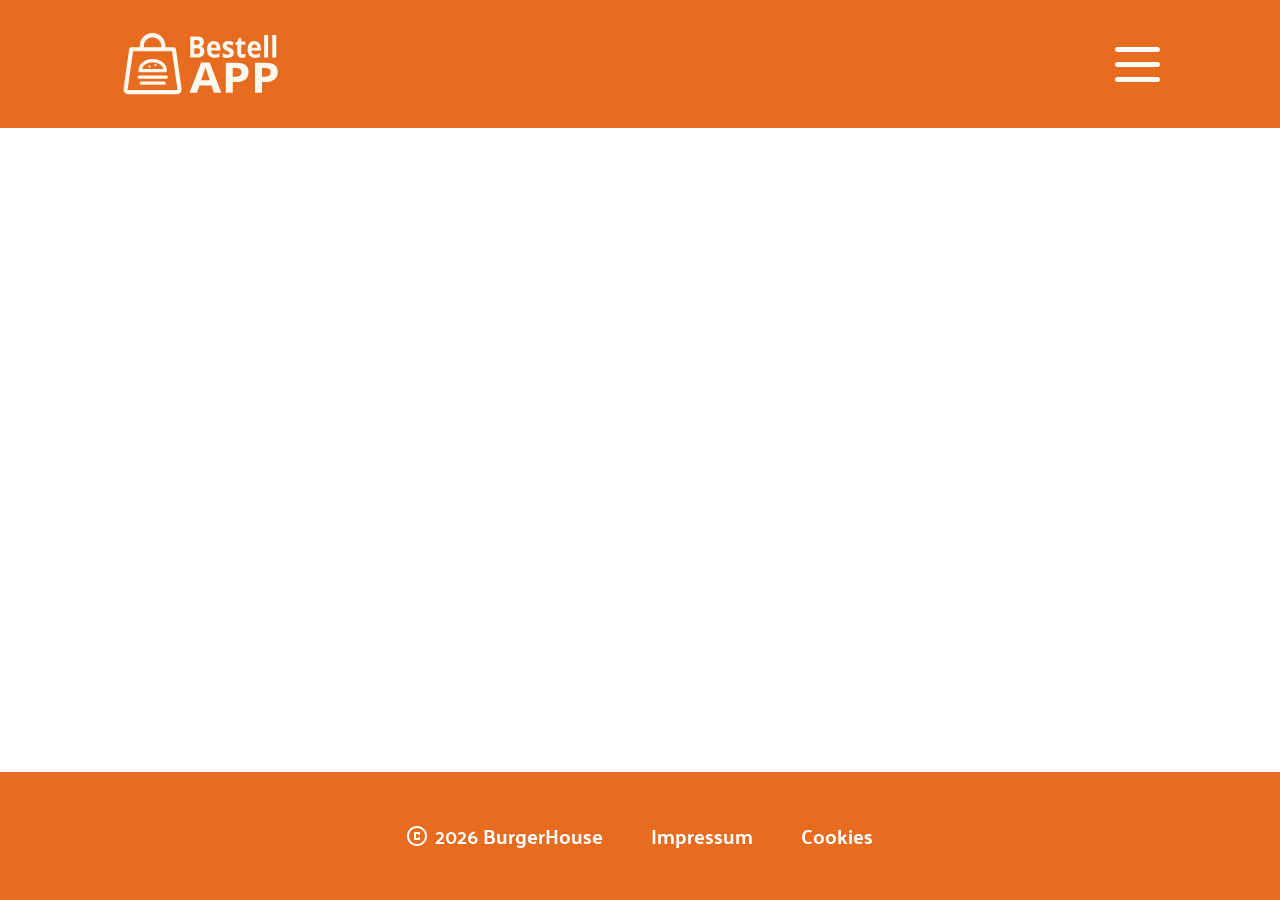
==== index.html @ 095743bd "fix: correct text color, variables, header and footer" ====
<!doctype html>
<html lang="de">
    <head>
        <meta charset="UTF-8" />
        <meta name="viewport" content="width=device-width, initial-scale=1.0" />
        <title>BurgerHouse | Bestell-App</title>
        <link rel="icon" href="./assets/icons/favicon.svg" />

        <script src="./scripts/templates.js"></script>
        <script src="./script.js"></script>

        <link rel="stylesheet" href="./styles/fonts.css" />
        <link rel="stylesheet" href="./styles/variables.css" />
        <link rel="stylesheet" href="./styles/standard.css" />
        <link rel="stylesheet" href="./style.css" />
    </head>

    <body onload="init()" id="page_top">
        <header class="page_header">
            <div class="content_wrapper header_content">
                <a href="./index.html">
                    <img
                        class="bestellapp_logo"
                        src="./assets/icons/bestellapp_logo.svg"
                        alt="Bestell-App Startseite"
                    />
                </a>
                <!-- placeholder without function, see Figma note -->
                <img
                    class="menu_icon"
                    src="./assets/icons/menu_dummy.svg"
                    alt=""
                />
            </div>
        </header>

        <main>
            <!-- renderCategories() renders the meals into this container -->
            <div id="meal_content"></div>
        </main>

        <footer>
            <div class="content_wrapper footer_content">
                <p class="copyright">
                    <img
                        src="./assets/icons/copyright.svg"
                        alt="Copyright"
                        width="20"
                        height="20"
                    />
                    2026 BurgerHouse
                </p>
                <a href="./impressum.html">Impressum</a>
                <a href="./impressum.html#cookies">Cookies</a>
            </div>
        </footer>
    </body>
</html>
---- styles/fonts.css ----
/* palanquin-100 - latin */
@font-face {
    font-display: swap; /* Check https://developer.mozilla.org/en-US/docs/Web/CSS/@font-face/font-display for other options. */
    font-family: "Palanquin";
    font-style: normal;
    font-weight: 100;
    src: url("../assets/fonts/palanquin-v17-latin-100.woff2") format("woff2"); /* Chrome 36+, Opera 23+, Firefox 39+, Safari 12+, iOS 10+ */
}
/* palanquin-200 - latin */
@font-face {
    font-display: swap; /* Check https://developer.mozilla.org/en-US/docs/Web/CSS/@font-face/font-display for other options. */
    font-family: "Palanquin";
    font-style: normal;
    font-weight: 200;
    src: url("../assets/fonts/palanquin-v17-latin-200.woff2") format("woff2"); /* Chrome 36+, Opera 23+, Firefox 39+, Safari 12+, iOS 10+ */
}
/* palanquin-300 - latin */
@font-face {
    font-display: swap; /* Check https://developer.mozilla.org/en-US/docs/Web/CSS/@font-face/font-display for other options. */
    font-family: "Palanquin";
    font-style: normal;
    font-weight: 300;
    src: url("../assets/fonts/palanquin-v17-latin-300.woff2") format("woff2"); /* Chrome 36+, Opera 23+, Firefox 39+, Safari 12+, iOS 10+ */
}
/* palanquin-regular - latin */
@font-face {
    font-display: swap; /* Check https://developer.mozilla.org/en-US/docs/Web/CSS/@font-face/font-display for other options. */
    font-family: "Palanquin";
    font-style: normal;
    font-weight: 400;
    src: url("../assets/fonts/palanquin-v17-latin-regular.woff2")
        format("woff2"); /* Chrome 36+, Opera 23+, Firefox 39+, Safari 12+, iOS 10+ */
}
/* palanquin-500 - latin */
@font-face {
    font-display: swap; /* Check https://developer.mozilla.org/en-US/docs/Web/CSS/@font-face/font-display for other options. */
    font-family: "Palanquin";
    font-style: normal;
    font-weight: 500;
    src: url("../assets/fonts/palanquin-v17-latin-500.woff2") format("woff2"); /* Chrome 36+, Opera 23+, Firefox 39+, Safari 12+, iOS 10+ */
}
/* palanquin-600 - latin */
@font-face {
    font-display: swap; /* Check https://developer.mozilla.org/en-US/docs/Web/CSS/@font-face/font-display for other options. */
    font-family: "Palanquin";
    font-style: normal;
    font-weight: 600;
    src: url("../assets/fonts/palanquin-v17-latin-600.woff2") format("woff2"); /* Chrome 36+, Opera 23+, Firefox 39+, Safari 12+, iOS 10+ */
}
/* palanquin-700 - latin */
@font-face {
    font-display: swap; /* Check https://developer.mozilla.org/en-US/docs/Web/CSS/@font-face/font-display for other options. */
    font-family: "Palanquin";
    font-style: normal;
    font-weight: 700;
    src: url("../assets/fonts/palanquin-v17-latin-700.woff2") format("woff2"); /* Chrome 36+, Opera 23+, Firefox 39+, Safari 12+, iOS 10+ */
}
/* palanquin-dark-regular - latin */
@font-face {
    font-display: swap; /* Check https://developer.mozilla.org/en-US/docs/Web/CSS/@font-face/font-display for other options. */
    font-family: "Palanquin Dark";
    font-style: normal;
    font-weight: 400;
    src: url("../assets/fonts/palanquin-dark-v17-latin-regular.woff2")
        format("woff2"); /* Chrome 36+, Opera 23+, Firefox 39+, Safari 12+, iOS 10+ */
}
/* palanquin-dark-500 - latin */
@font-face {
    font-display: swap; /* Check https://developer.mozilla.org/en-US/docs/Web/CSS/@font-face/font-display for other options. */
    font-family: "Palanquin Dark";
    font-style: normal;
    font-weight: 500;
    src: url("../assets/fonts/palanquin-dark-v17-latin-500.woff2")
        format("woff2"); /* Chrome 36+, Opera 23+, Firefox 39+, Safari 12+, iOS 10+ */
}
/* palanquin-dark-600 - latin */
@font-face {
    font-display: swap; /* Check https://developer.mozilla.org/en-US/docs/Web/CSS/@font-face/font-display for other options. */
    font-family: "Palanquin Dark";
    font-style: normal;
    font-weight: 600;
    src: url("../assets/fonts/palanquin-dark-v17-latin-600.woff2")
        format("woff2"); /* Chrome 36+, Opera 23+, Firefox 39+, Safari 12+, iOS 10+ */
}
/* palanquin-dark-700 - latin */
@font-face {
    font-display: swap; /* Check https://developer.mozilla.org/en-US/docs/Web/CSS/@font-face/font-display for other options. */
    font-family: "Palanquin Dark";
    font-style: normal;
    font-weight: 700;
    src: url("../assets/fonts/palanquin-dark-v17-latin-700.woff2")
        format("woff2"); /* Chrome 36+, Opera 23+, Firefox 39+, Safari 12+, iOS 10+ */
}
---- styles/variables.css ----
/* ===== Variables ===== */
:root {
    --color-primary: #e76c1f;
    --color-primary-dark: #b34b0b;
    --color-on-primary: #ffffff;
    --color-background: #ffffff;
    --color-card: #fdeadc;
    --color-rating: #f9cbb0;
    --color-text: #363534;
    --color-basket: #363534;
    --color-on-basket: #fdeadc;
    --radius: 12px;
    --radius-basket-item: 20px;
    --radius-large: 30px;
    --spacing: 16px;
    --spacing-small: 8px;
    --content-width: 1440px;
    --content-padding: 120px;
    --basket-width: 435px;
    --headline-height: 60px;
    --headline-overhang: 32px;
    --shadow: 2px 4px 4px rgba(0, 0, 0, 0.25);
}
---- styles/standard.css ----
/* ===== Standard ===== */
* {
    box-sizing: border-box;
    margin: 0;
    padding: 0;
}

html {
    scroll-behavior: smooth;
}

img {
    max-width: 100%;
}

button {
    cursor: pointer;
    border: none;
    font: inherit;
    color: inherit;
    background-color: transparent;
}

a {
    color: inherit;
}

ul {
    list-style: none;
}

a:focus-visible,
button:focus-visible {
    outline: 3px solid var(--color-primary-dark);
    outline-offset: 2px;
}

/* ===== Helper classes ===== */
.d_none {
    display: none;
}

.no_scroll {
    overflow: hidden;
}
---- style.css ----
body {
    display: flex;
    flex-direction: column;
    min-height: 100dvh;
    font-family: "Palanquin", sans-serif;
    font-size: 18px;
    line-height: 1.2;
    color: var(--color-text);
    background-color: var(--color-background);
}

/* ===== Content limitation ===== */
.content_wrapper {
    width: 100%;
    max-width: var(--content-width);
    margin: 0 auto;
    padding: var(--spacing) var(--content-padding);
}

/* ========================================
   HEADER
======================================== */

.page_header {
    color: var(--color-on-primary);
    background-color: var(--color-primary);
}

.header_content {
    display: flex;
    justify-content: space-between;
    align-items: center;
    min-height: 128px;
}

.bestellapp_logo {
    display: block;
    width: 160px;
}
/* ========================================
   MAIN CONTENT
======================================== */
main {
    flex: 1;
}

/* ========================================
   FOOTER
======================================== */

footer {
    color: var(--color-on-primary);
    background-color: var(--color-primary);
}

.footer_content {
    display: flex;
    flex-wrap: wrap;
    justify-content: center;
    align-items: center;
    gap: 16px 48px;
    min-height: 128px;
    font-size: 20px;
    font-weight: 700;
}

.footer_content a {
    text-decoration: none;
}

.footer_content a:hover {
    text-decoration: underline;
}

.copyright {
    display: flex;
    align-items: center;
    gap: var(--spacing-small);
}

/* ========================================
   RESPONSIVE DESIGN
======================================== */
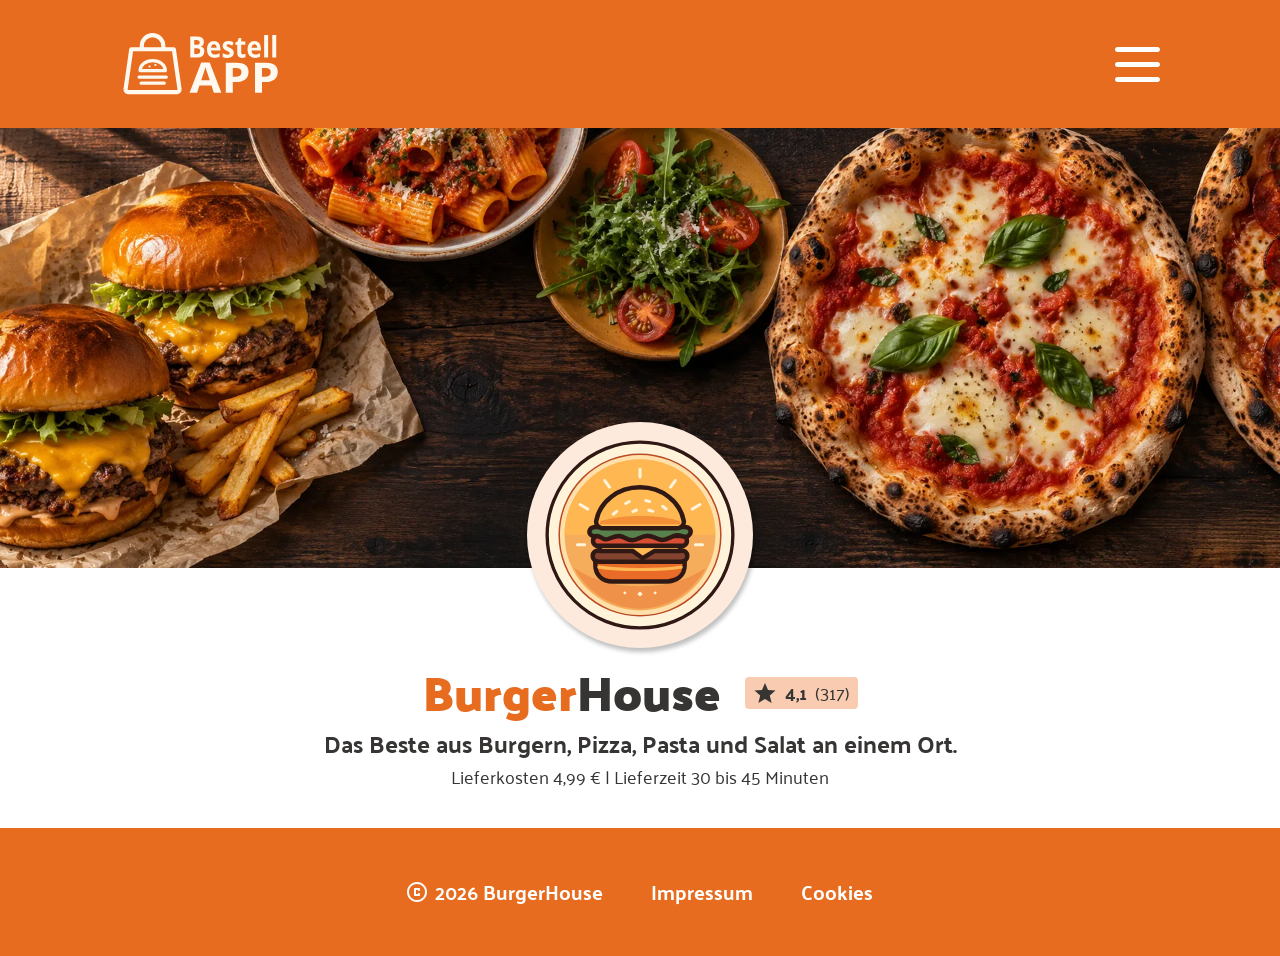
==== commit ae8422d9: "feat: add hero image and restaurant info" ====
--- a/index.html
+++ b/index.html
@@ -35,6 +35,38 @@
         </header>
 
         <main>
+            <section aria-labelledby="restaurant_name">
+                <div class="hero">
+                    <img
+                        class="hero_desktop"
+                        src="./assets/img/burgerhouse_titelbild_desktop.webp"
+                        alt="Burger, Pizza, Pasta und Salat auf einem Holztisch"
+                    />
+                    <img
+                        class="restaurant_logo"
+                        src="./assets/icons/burgerhouse_emblem.svg"
+                        alt="Logo von BurgerHouse"
+                    />
+                </div>
+
+                <div class="restaurant_info">
+                    <div class="restaurant_title">
+                        <h1 id="restaurant_name"><span>Burger</span>House</h1>
+                        <p class="rating">
+                            <img
+                                src="./assets/icons/star.svg"
+                                alt="Bewertung"
+                            />
+                            <strong>4,1</strong> (317)
+                        </p>
+                    </div>
+                    <p class="slogan">
+                        Das Beste aus Burgern, Pizza, Pasta und Salat an einem
+                        Ort.
+                    </p>
+                    <p>Lieferkosten 4,99 € | Lieferzeit 30 bis 45 Minuten</p>
+                </div>
+            </section>
             <!-- renderCategories() renders the meals into this container -->
             <div id="meal_content"></div>
         </main>
--- a/style.css
+++ b/style.css
@@ -44,6 +44,72 @@
     flex: 1;
 }
 
+/* ===== Restaurant ===== */
+.hero {
+    position: relative;
+    max-width: var(--content-width);
+    margin: 0 auto;
+}
+
+.hero_desktop {
+    display: block;
+    width: 100%;
+    height: 440px;
+    object-fit: cover;
+}
+
+.restaurant_logo {
+    position: absolute;
+    left: 50%;
+    bottom: -80px;
+    transform: translateX(-50%);
+    width: 226px;
+    height: 226px;
+    padding: 13px;
+    border-radius: 50%;
+    background-color: var(--color-card);
+    box-shadow: var(--shadow);
+}
+
+.restaurant_info {
+    display: flex;
+    flex-direction: column;
+    align-items: center;
+    gap: var(--spacing-small);
+    padding: 96px var(--spacing) 40px;
+    text-align: center;
+}
+
+.restaurant_title {
+    display: flex;
+    align-items: center;
+    gap: 24px;
+}
+
+.restaurant_title h1 {
+    font-family: "Palanquin Dark", sans-serif;
+    font-size: 48px;
+    font-weight: 700;
+}
+
+.restaurant_title h1 span {
+    color: var(--color-primary);
+}
+
+.rating {
+    display: flex;
+    align-items: center;
+    gap: var(--spacing-small);
+    padding: 4px var(--spacing-small);
+    border-radius: 4px;
+    background-color: var(--color-rating);
+}
+
+.slogan {
+    font-size: 24px;
+    font-weight: 700;
+}
+
 /* ========================================
    FOOTER
 ======================================== */
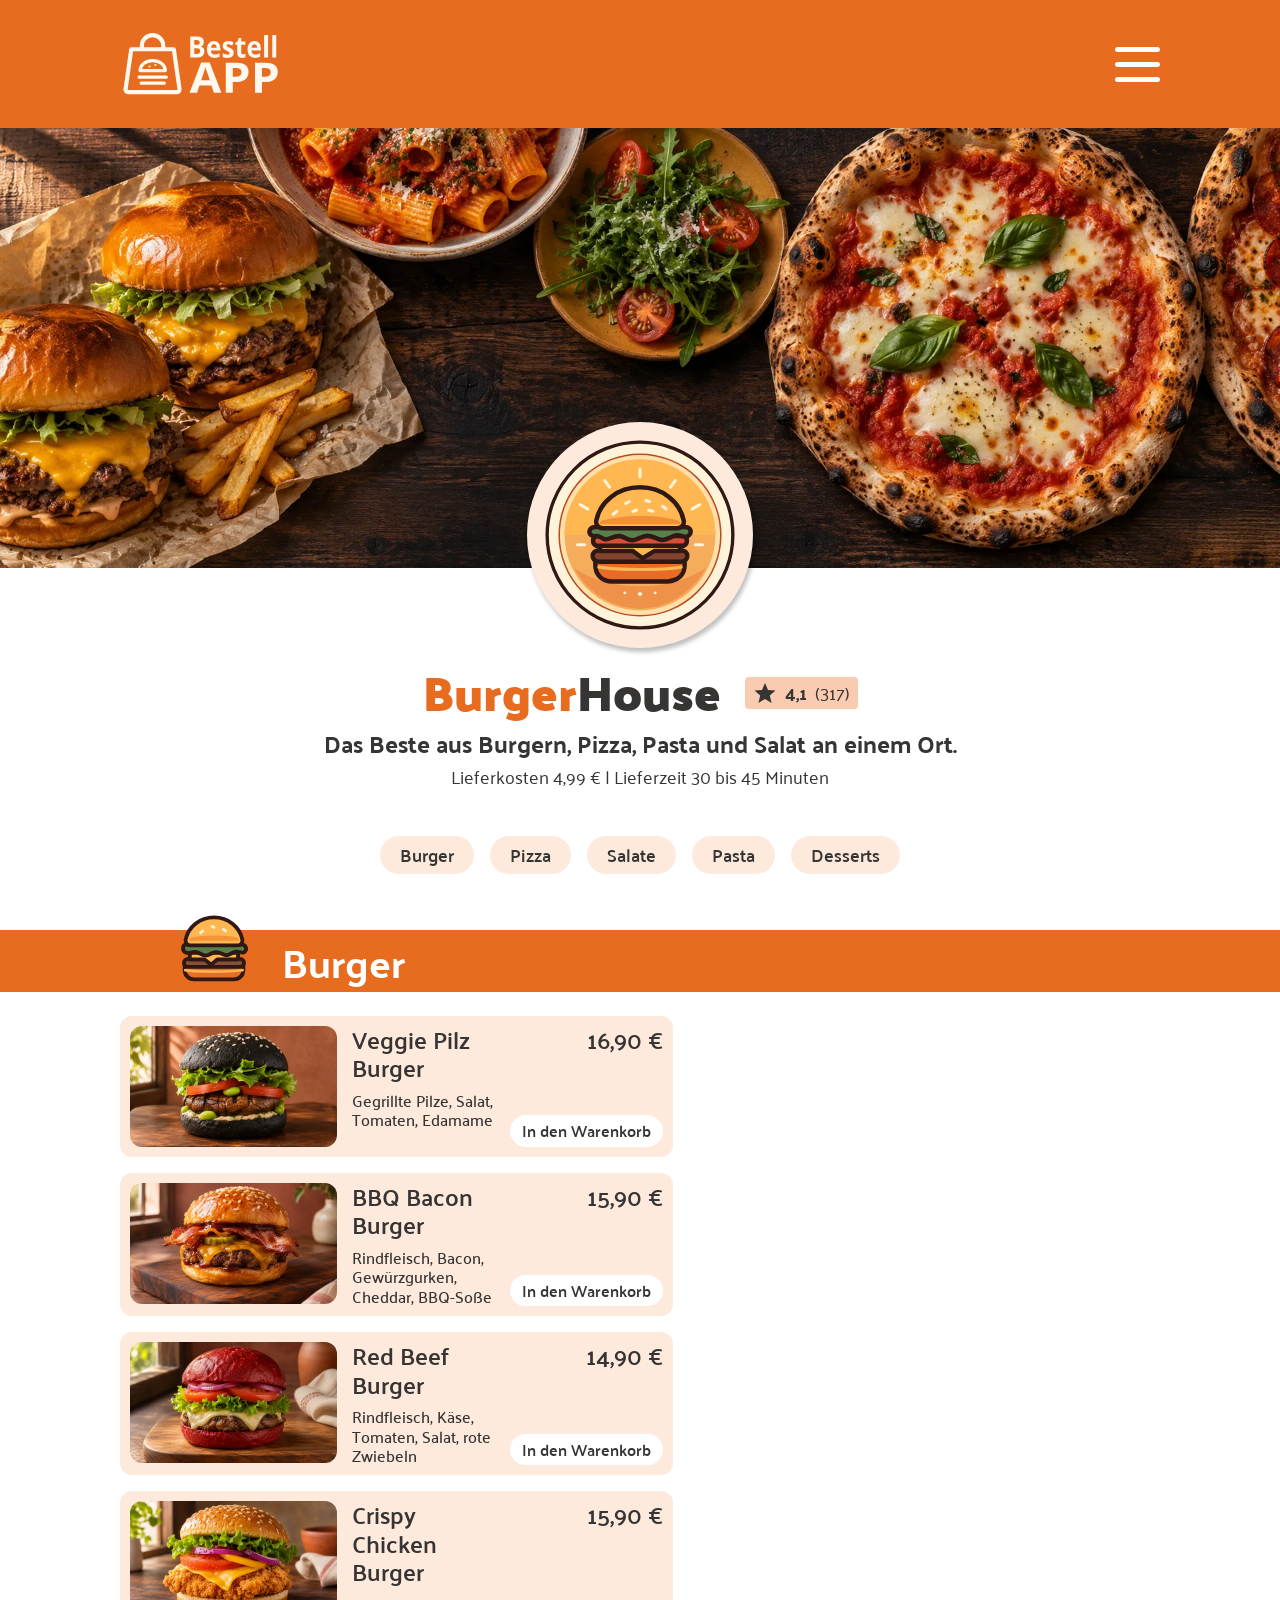
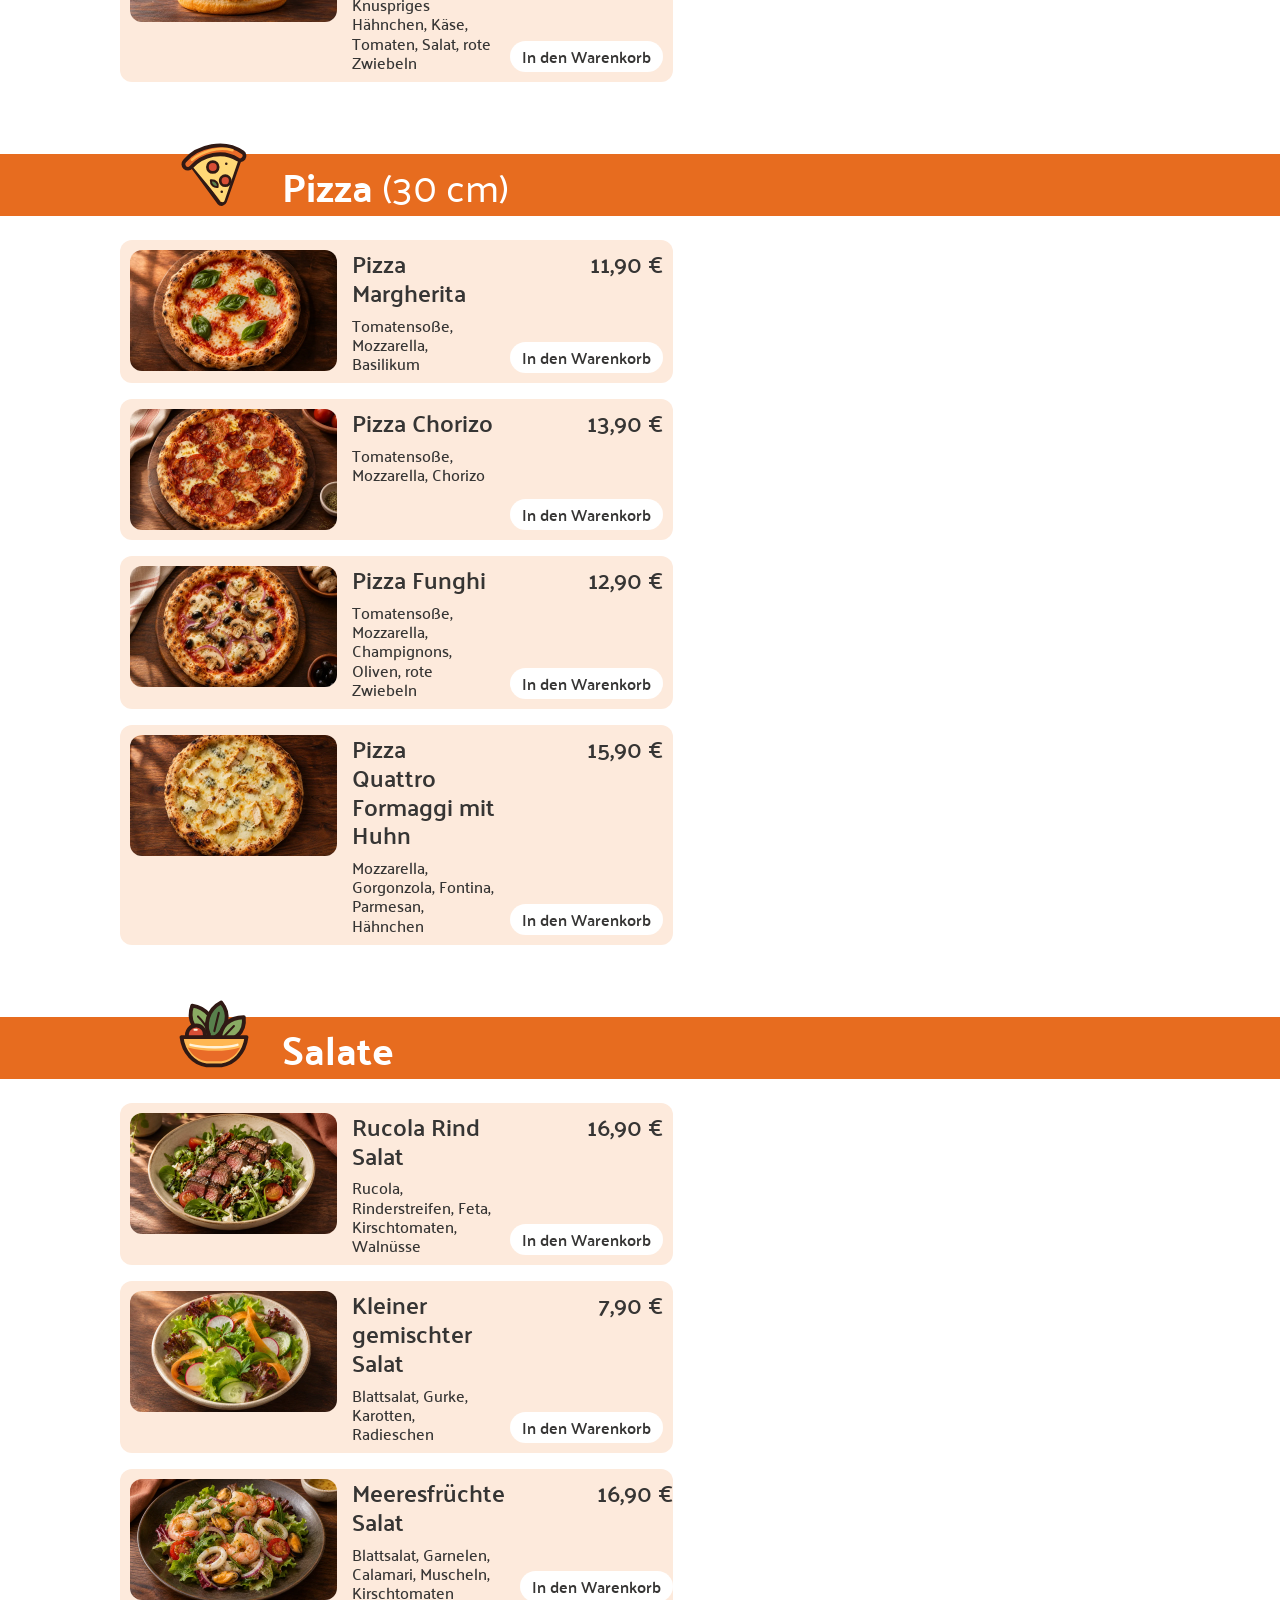
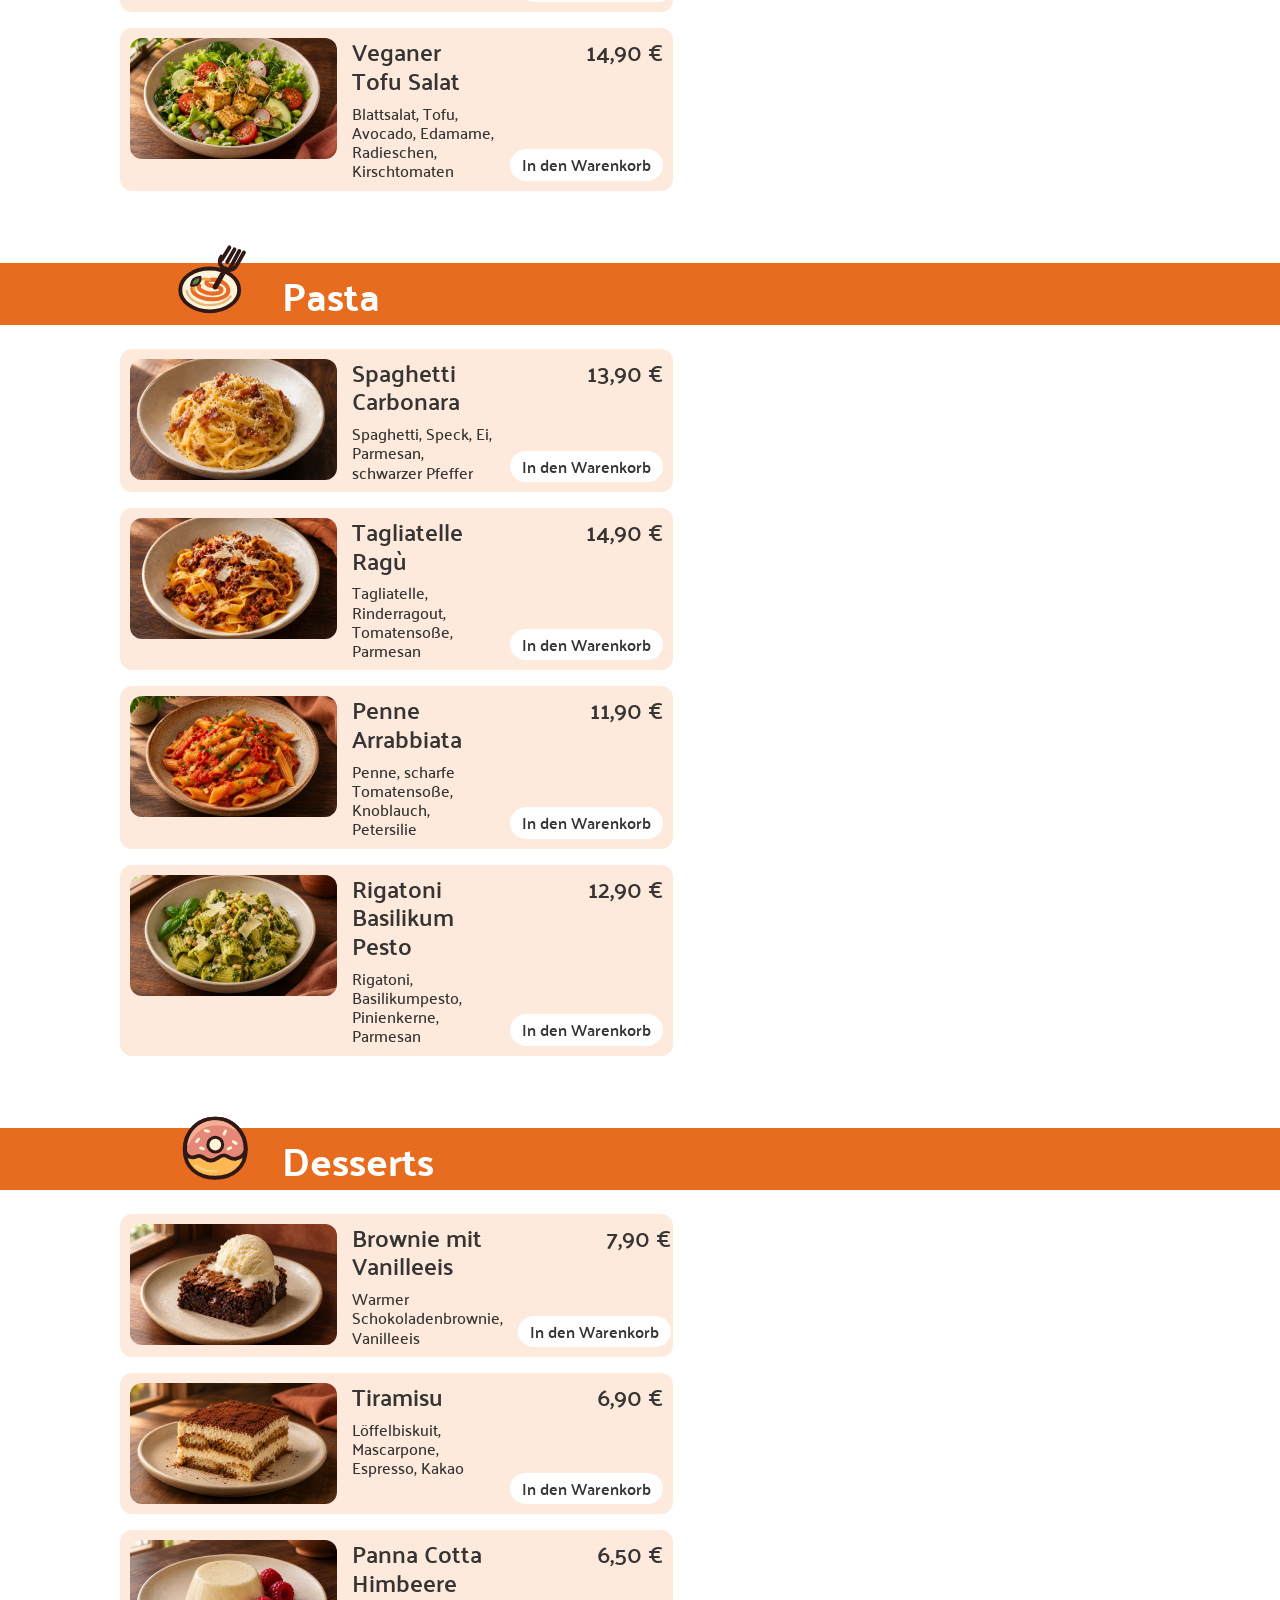
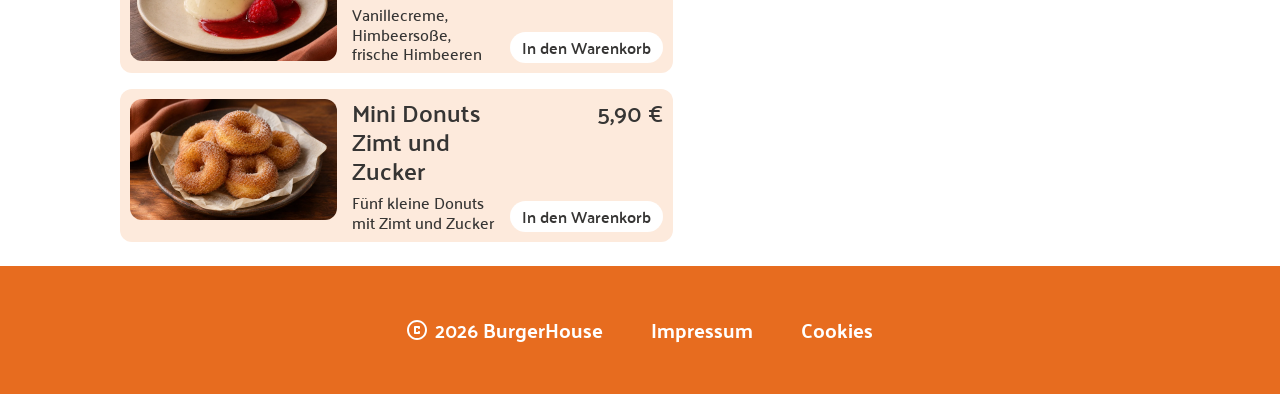
==== commit 7c73fd3d: "feat: add category navigation" ====
--- a/index.html
+++ b/index.html
@@ -6,6 +6,7 @@
         <title>BurgerHouse | Bestell-App</title>
         <link rel="icon" href="./assets/icons/favicon.svg" />
 
+        <script src="./scripts/meals.js"></script>
         <script src="./scripts/templates.js"></script>
         <script src="./script.js"></script>
 
@@ -67,6 +68,12 @@
                     <p>Lieferkosten 4,99 € | Lieferzeit 30 bis 45 Minuten</p>
                 </div>
             </section>
+
+            <nav class="category_navigation" aria-label="Kategorien">
+                <!-- renderCategoryLinks() renders the links into this list -->
+                <ul id="category_links"></ul>
+            </nav>
+
             <!-- renderCategories() renders the meals into this container -->
             <div id="meal_content"></div>
         </main>
--- a/style.css
+++ b/style.css
@@ -110,6 +110,136 @@
     font-weight: 700;
 }
 
+/* ===== Category navigation ===== */
+.category_navigation ul {
+    display: flex;
+    flex-wrap: wrap;
+    justify-content: center;
+    gap: var(--spacing);
+    padding: var(--spacing-small) var(--spacing);
+}
+
+.category_navigation a {
+    display: block;
+    padding: var(--spacing-small) 20px;
+    border-radius: var(--radius-large);
+    font-weight: 600;
+    text-decoration: none;
+    background-color: var(--color-card);
+}
+
+.category_navigation a:hover {
+    box-shadow: var(--shadow);
+}
+
+/* ===== Category ===== */
+.category {
+    padding-top: calc(var(--headline-overhang) + var(--spacing));
+}
+
+.category_headline {
+    color: var(--color-on-primary);
+    background-color: var(--color-primary);
+}
+
+.category_headline_content {
+    display: flex;
+    align-items: flex-end;
+    gap: 24px;
+    max-width: var(--content-width);
+    margin: 0 auto;
+    padding: 0 var(--content-padding) 0 170px;
+}
+
+.category_headline_content img {
+    width: 88px;
+    height: 88px;
+    margin-top: calc(var(--headline-overhang) * -1);
+}
+
+.category_headline_content h2 {
+    font-size: 40px;
+    font-weight: 700;
+    line-height: var(--headline-height);
+}
+
+.category_headline_content span {
+    font-weight: 400;
+}
+
+.meal_list {
+    display: flex;
+    flex-direction: column;
+    gap: var(--spacing);
+    max-width: var(--content-width);
+    margin: 0 auto;
+    padding: 24px calc(var(--basket-width) + 172px) 24px var(--content-padding);
+}
+
+/* ===== Meal card ===== */
+.meal_card {
+    display: flex;
+    gap: 15px;
+    padding: 10px;
+    border-radius: var(--radius);
+    background-color: var(--color-card);
+}
+
+.meal_card:hover {
+    box-shadow: var(--shadow);
+}
+
+.meal_card img {
+    width: 207px;
+    height: 121px;
+    border-radius: var(--radius);
+    object-fit: cover;
+}
+
+.meal_text {
+    display: flex;
+    flex: 1;
+    flex-direction: column;
+    gap: var(--spacing-small);
+}
+
+.meal_text h3 {
+    font-size: 24px;
+    font-weight: 600;
+}
+
+.meal_text p {
+    font-size: 16px;
+    font-weight: 500;
+}
+
+.meal_order {
+    display: flex;
+    flex-direction: column;
+    justify-content: space-between;
+    align-items: flex-end;
+}
+
+.price {
+    font-size: 24px;
+    font-weight: 600;
+    white-space: nowrap;
+}
+
+.add_button {
+    padding: 6px 12px;
+    border-radius: 20px;
+    font-size: 16px;
+    font-weight: 600;
+    white-space: nowrap;
+    background-color: var(--color-background);
+}
+
+.add_button:hover {
+    color: var(--color-primary-dark);
+    box-shadow: var(--shadow);
+}
+
 /* ========================================
    FOOTER
 ======================================== */
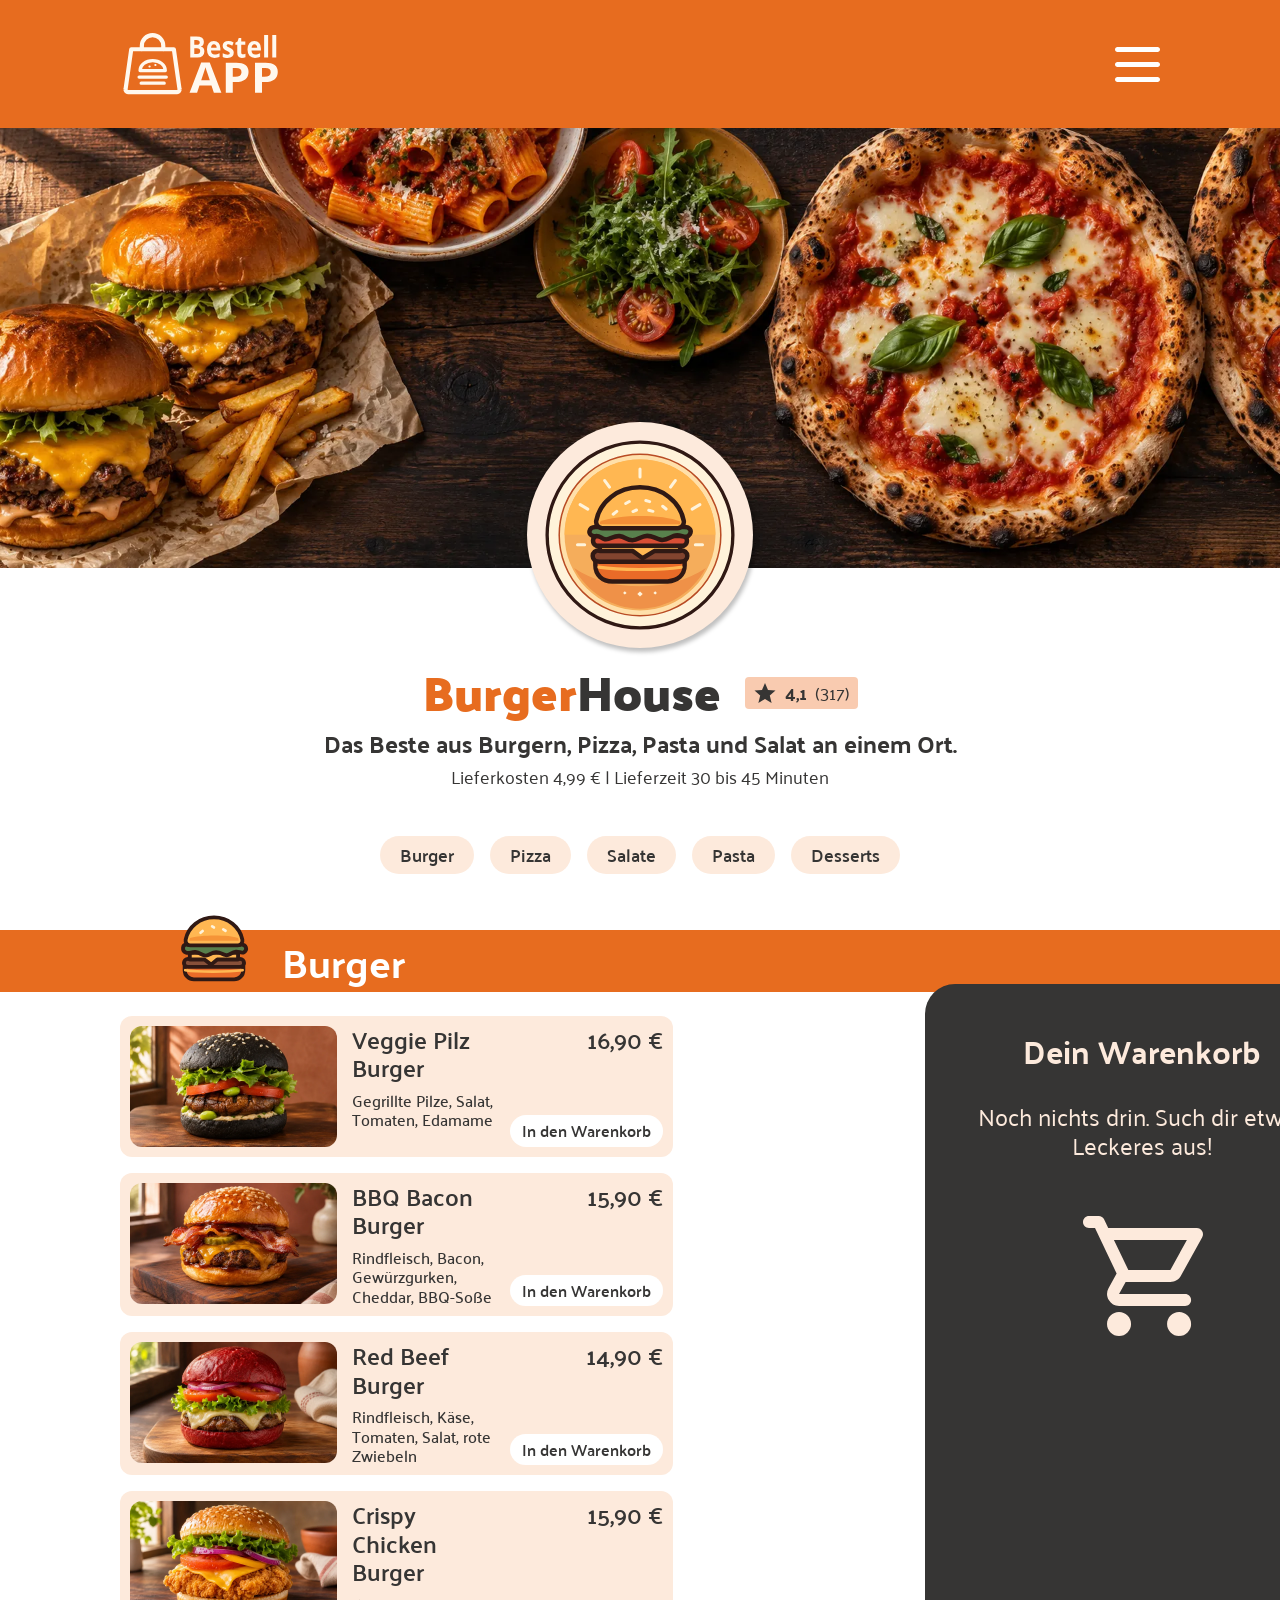
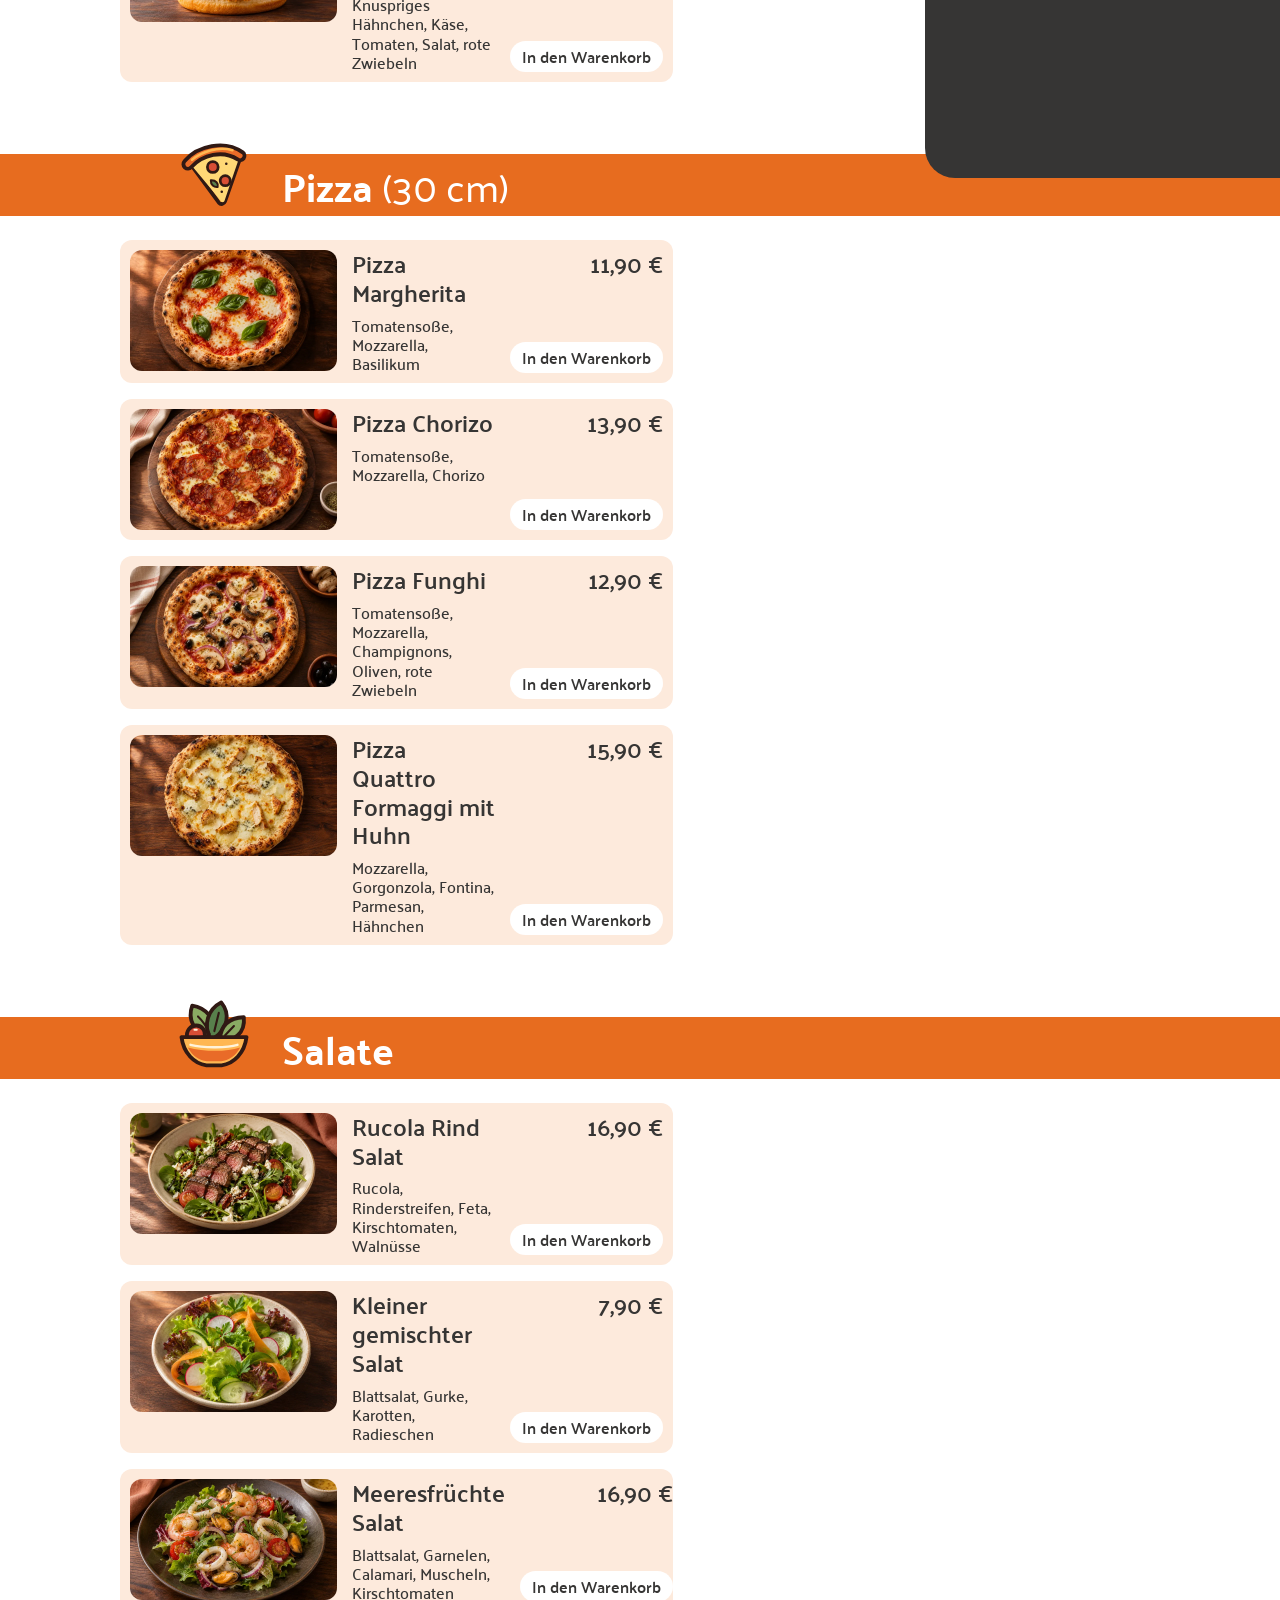
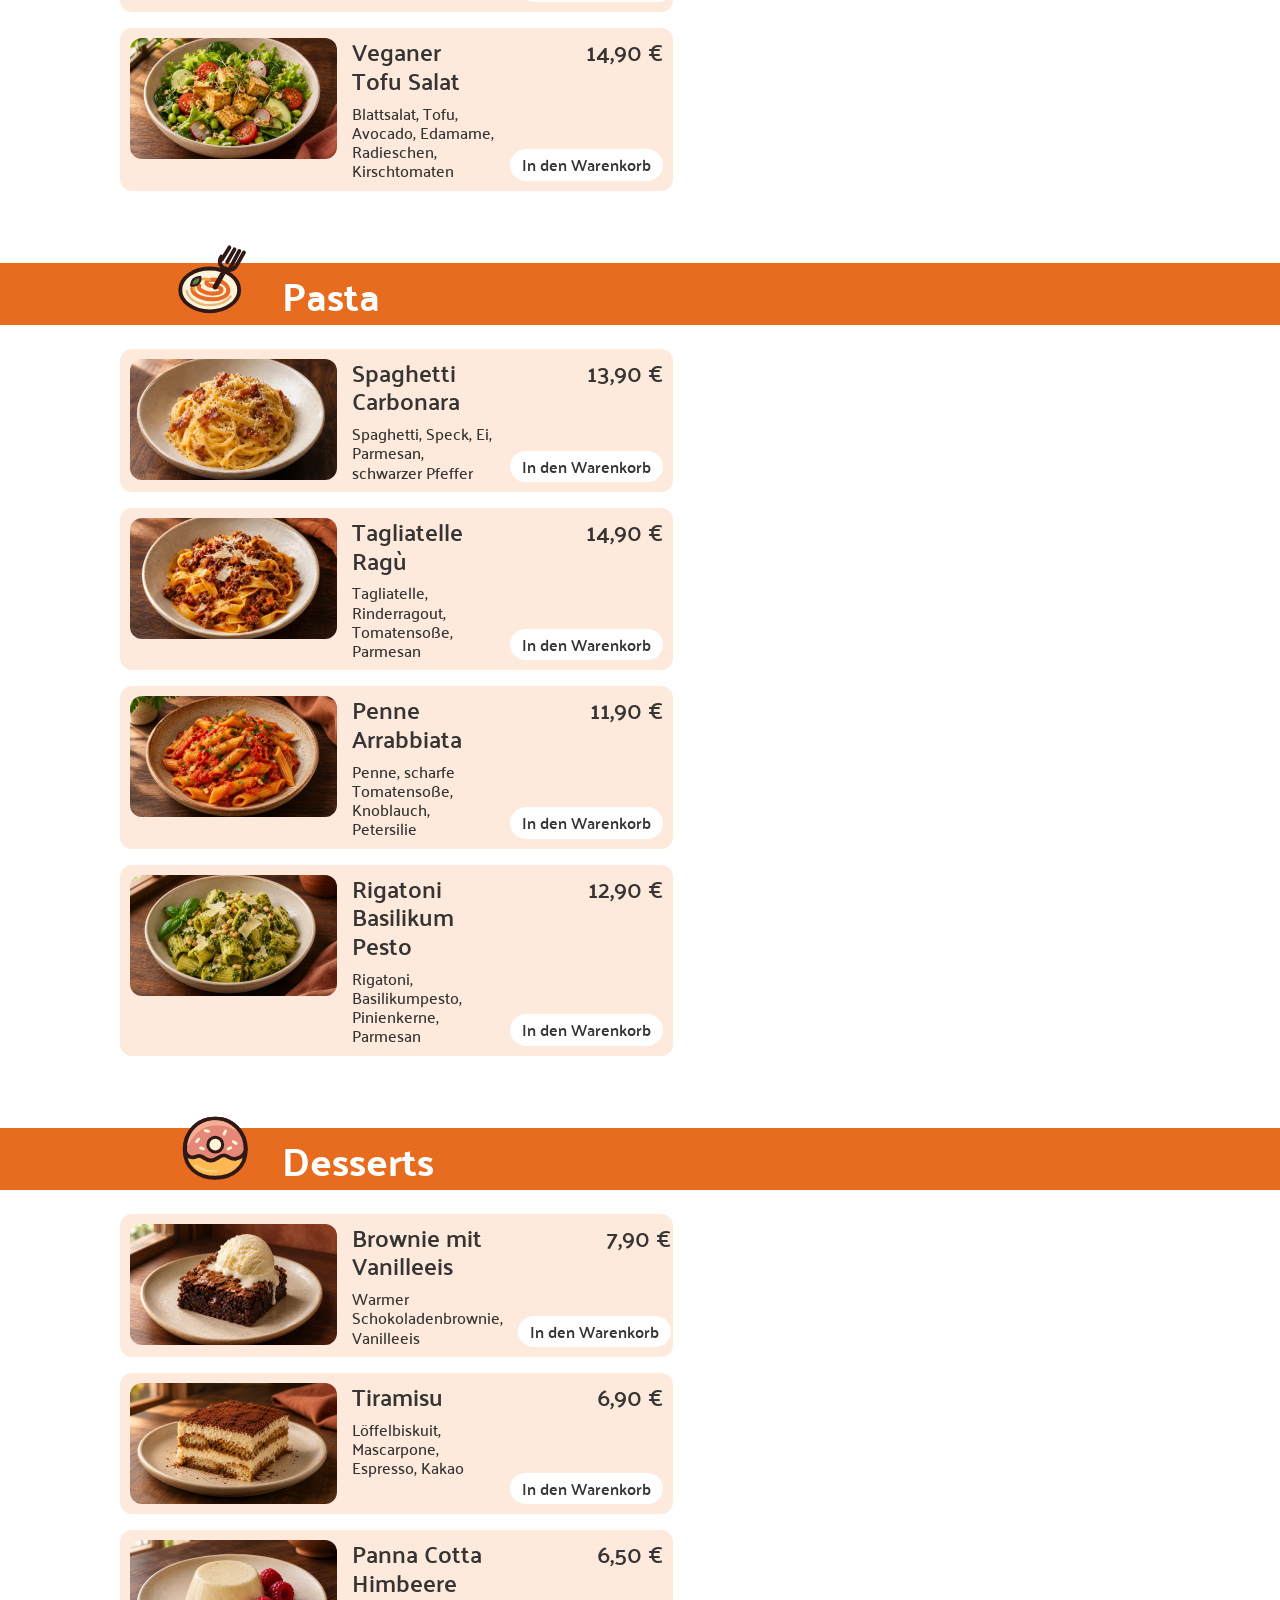
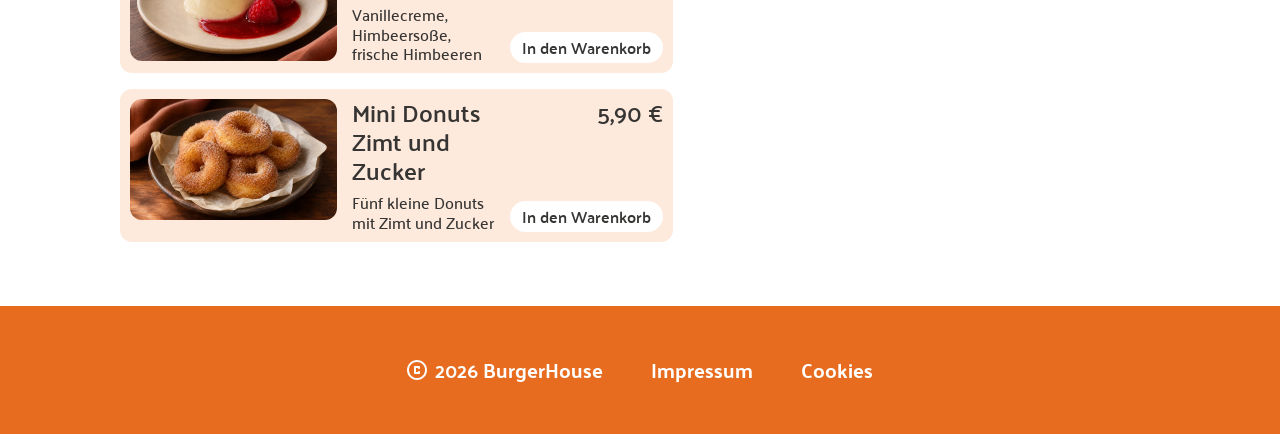
==== commit 1d89d3af: "feat: add sticky basket" ====
--- a/index.html
+++ b/index.html
@@ -14,6 +14,7 @@
         <link rel="stylesheet" href="./styles/variables.css" />
         <link rel="stylesheet" href="./styles/standard.css" />
         <link rel="stylesheet" href="./style.css" />
+        <link rel="stylesheet" href="./styles/basket.css" />
     </head>
 
     <body onload="init()" id="page_top">
@@ -74,8 +75,19 @@
                 <ul id="category_links"></ul>
             </nav>
 
-            <!-- renderCategories() renders the meals into this container -->
-            <div id="meal_content"></div>
+            <div class="menu">
+                <!-- renderCategories() renders the meals into this container -->
+                <div id="meal_content"></div>
+
+                <div class="basket_track">
+                    <!-- renderBaskets() renders the basket into this section -->
+                    <section
+                        id="basket_desktop"
+                        class="basket"
+                        aria-label="Warenkorb"
+                    ></section>
+                </div>
+            </div>
         </main>
 
         <footer>
--- a/style.css
+++ b/style.css
@@ -132,6 +132,12 @@
     box-shadow: var(--shadow);
 }
 
+/* ===== Menu ===== */
+.menu {
+    position: relative;
+    padding-bottom: 40px;
+}
+
 /* ===== Category ===== */
 .category {
     padding-top: calc(var(--headline-overhang) + var(--spacing));
--- a/styles/basket.css
+++ b/styles/basket.css
@@ -0,0 +1,62 @@
+/* ========================================
+   DESKTOP BASKET
+======================================== */
+
+/* The track is as high as the menu. Inside of it the basket is sticky. */
+.basket_track {
+    position: absolute;
+    top: calc(var(--headline-overhang) + var(--spacing) + 54px);
+    bottom: 40px;
+    left: 50%;
+    width: var(--basket-width);
+    margin-left: calc(var(--content-width) / 2 - var(--basket-width));
+}
+
+.basket_track .basket {
+    position: sticky;
+    top: var(--spacing);
+    height: 794px;
+    max-height: calc(100dvh - 32px);
+    padding: 48px 32px 40px;
+    border-radius: var(--radius-large) 0 0 var(--radius-large);
+    background-color: var(--color-basket);
+}
+
+/* ========================================
+   BASKET CONTENT
+======================================== */
+
+.basket {
+    display: flex;
+    flex-direction: column;
+    gap: 32px;
+    color: var(--color-on-basket);
+}
+
+.basket h2 {
+    font-size: 32px;
+    font-weight: 700;
+    text-align: center;
+}
+
+.basket_empty,
+.basket.is_empty .basket_filled {
+    display: none;
+}
+
+.basket.is_empty .basket_empty {
+    display: flex;
+    flex-direction: column;
+    align-items: center;
+    gap: 56px;
+    font-size: 24px;
+    text-align: center;
+}
+
+.basket_filled {
+    display: flex;
+    flex: 1;
+    flex-direction: column;
+    gap: 24px;
+    min-height: 0;
+}
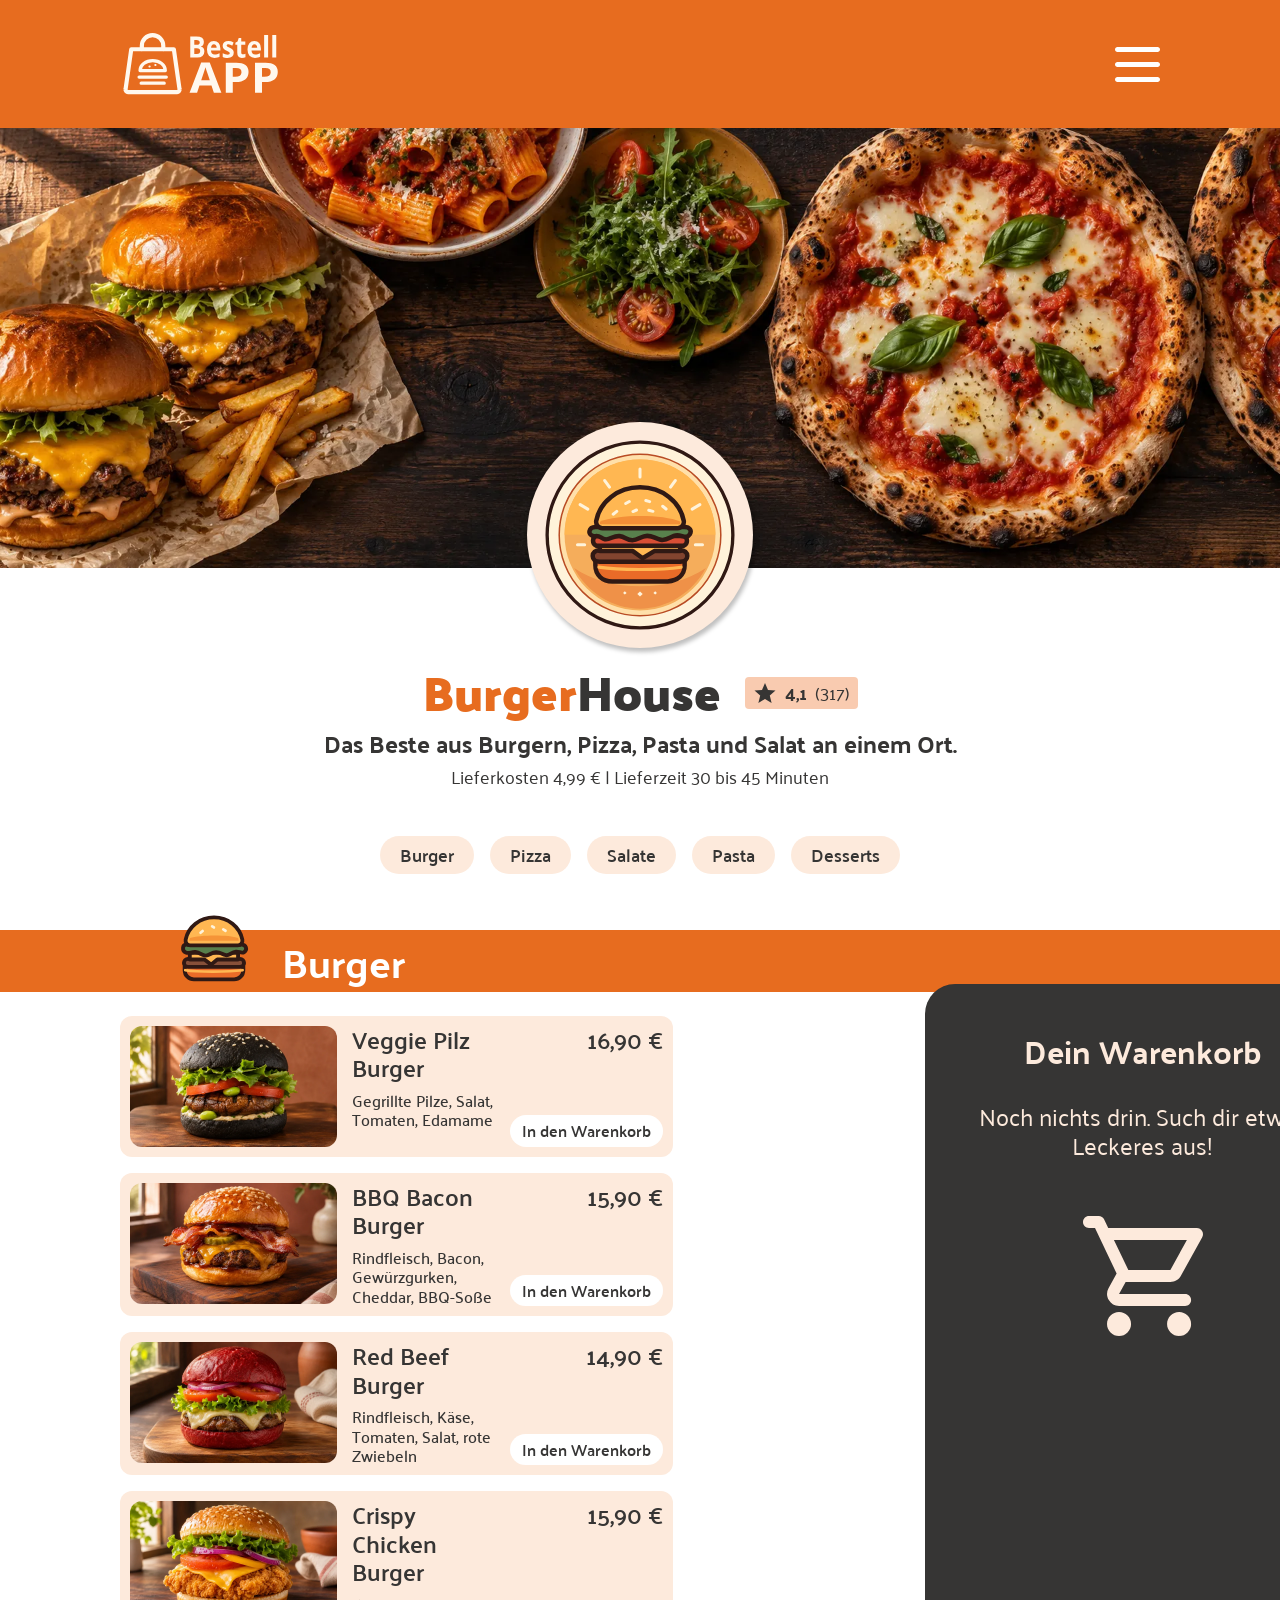
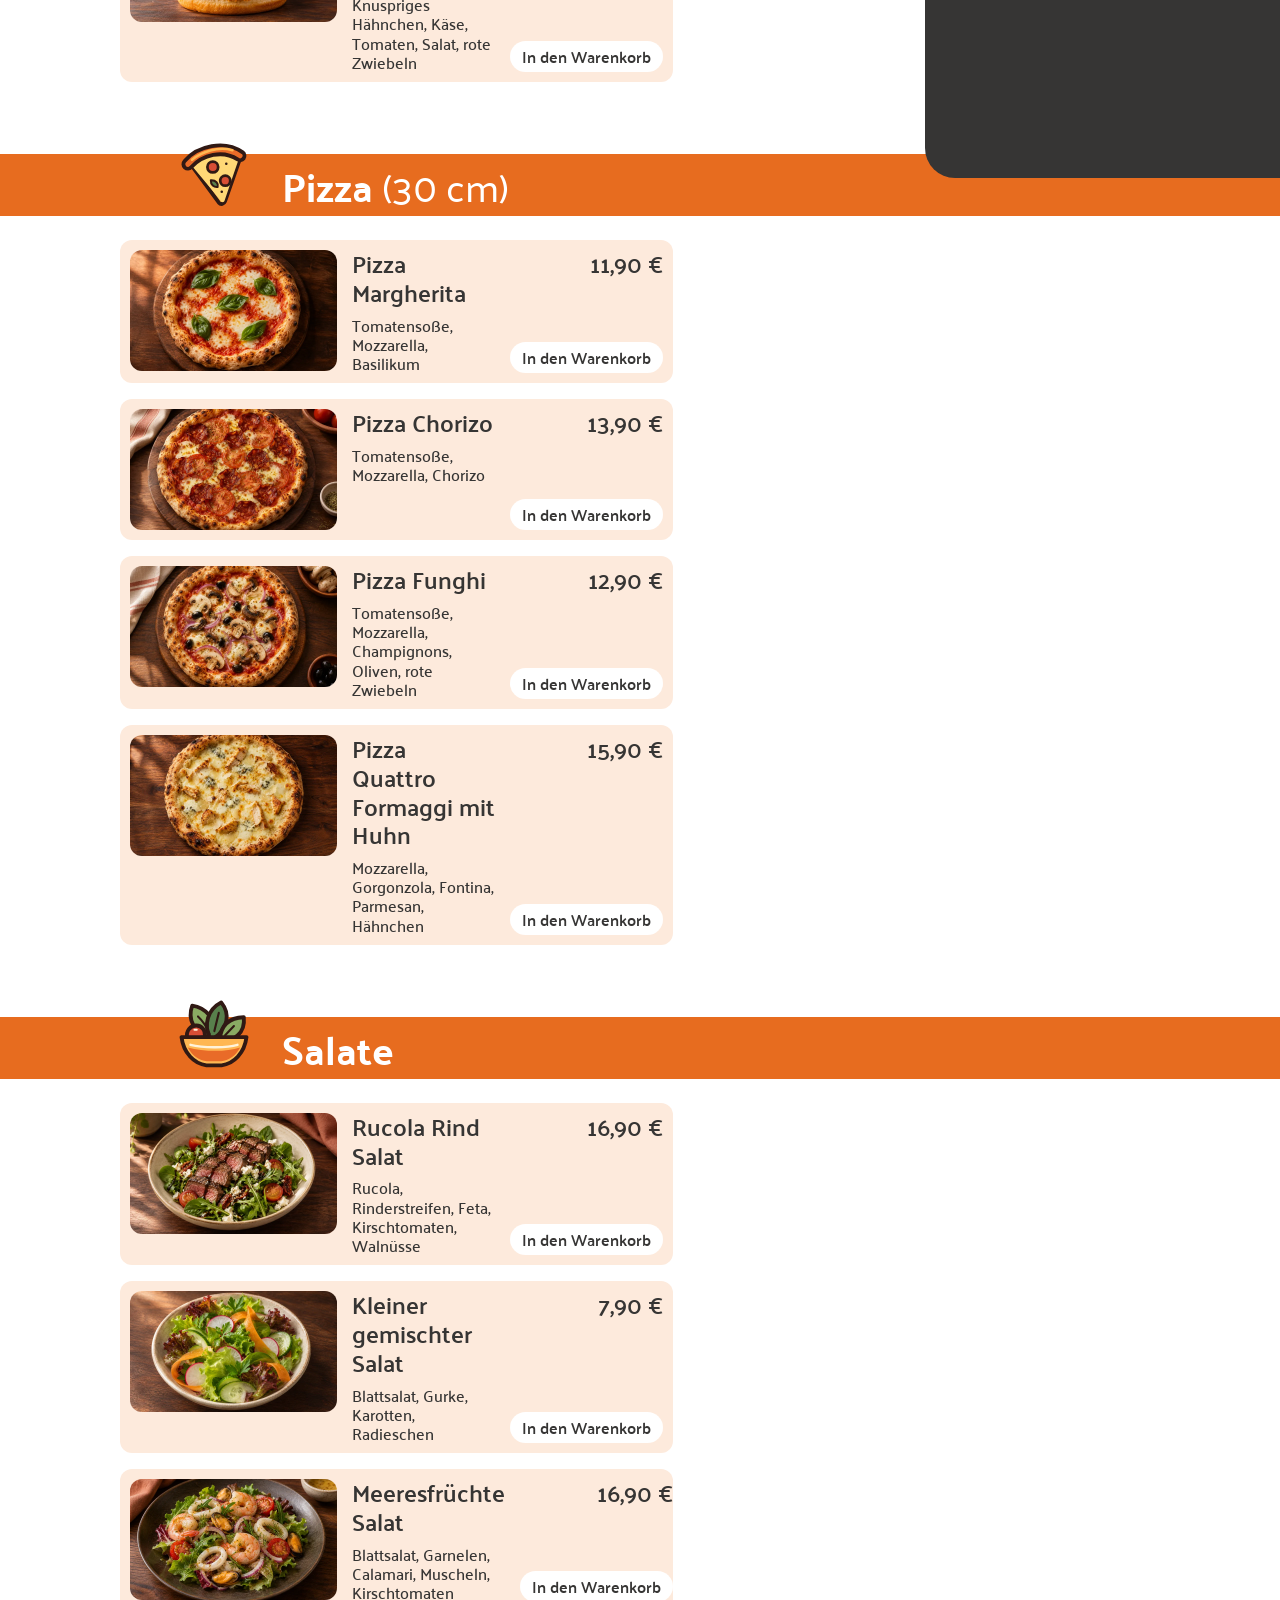
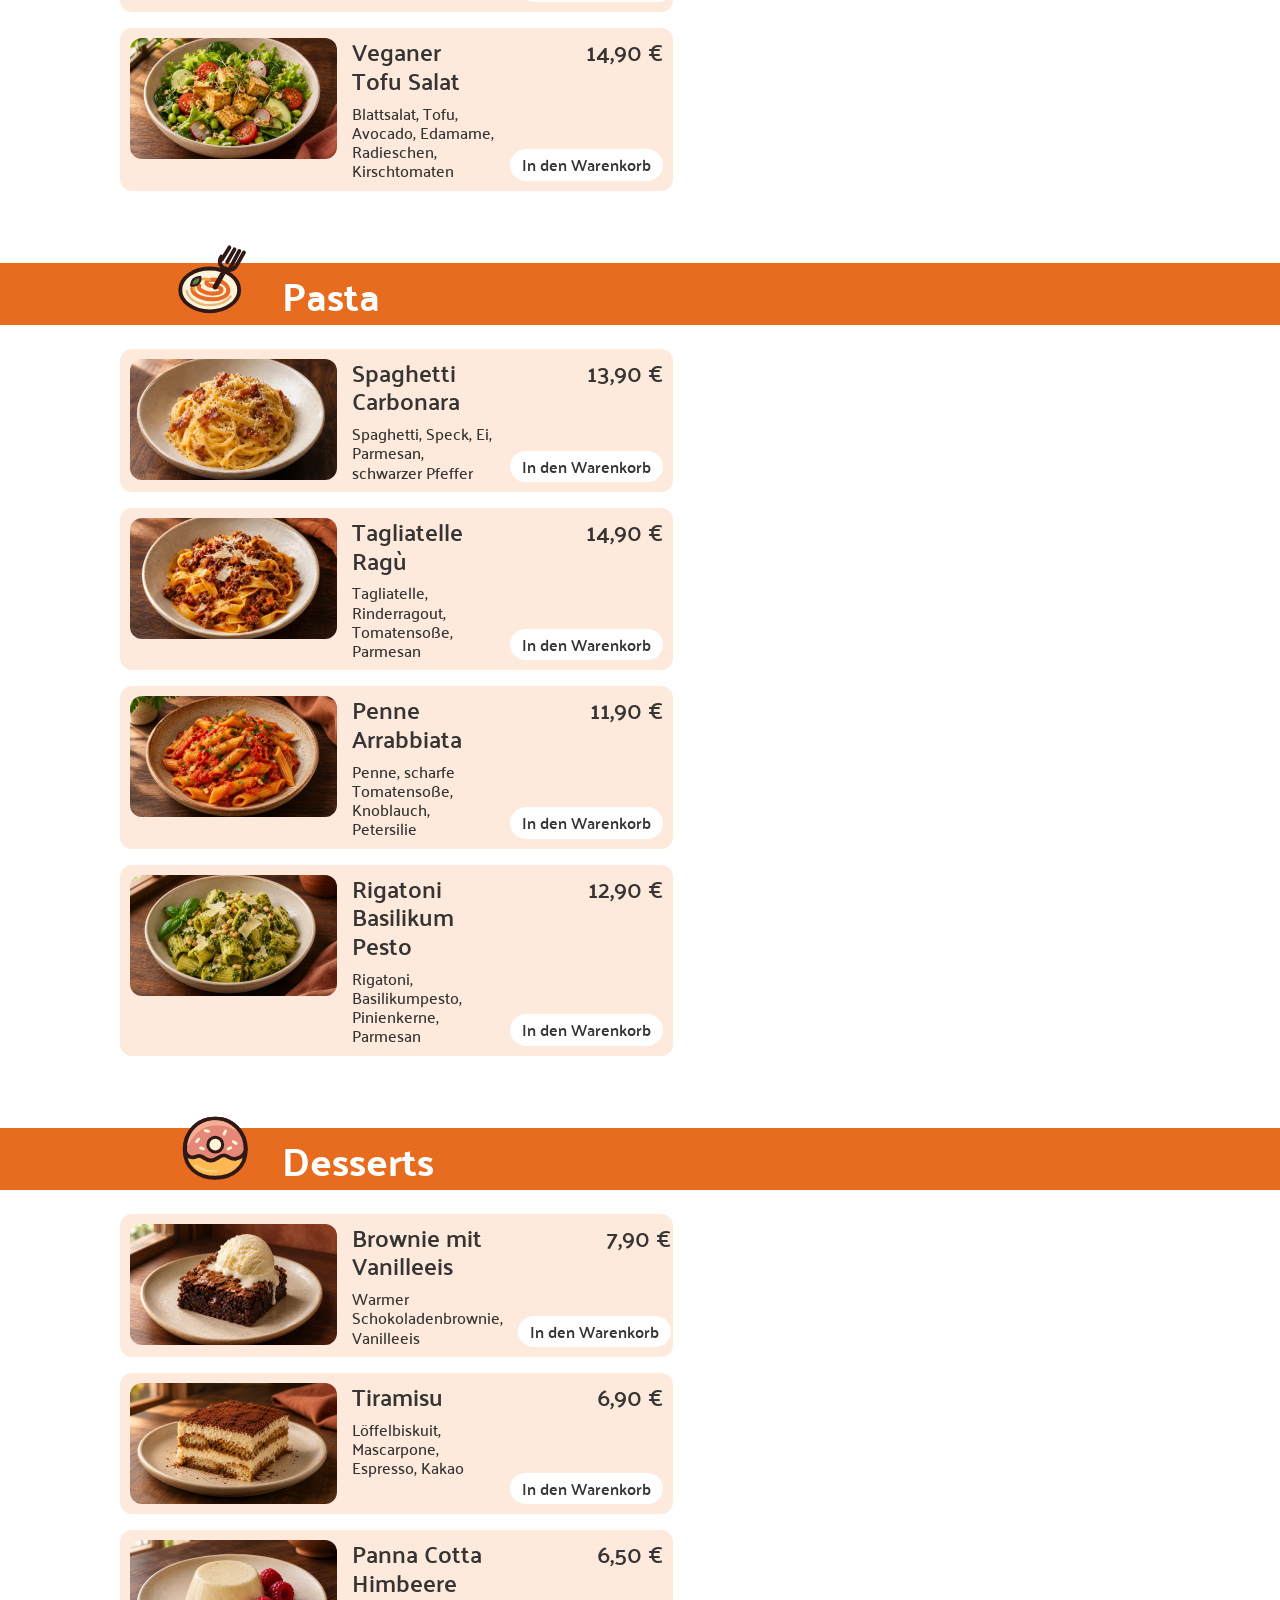
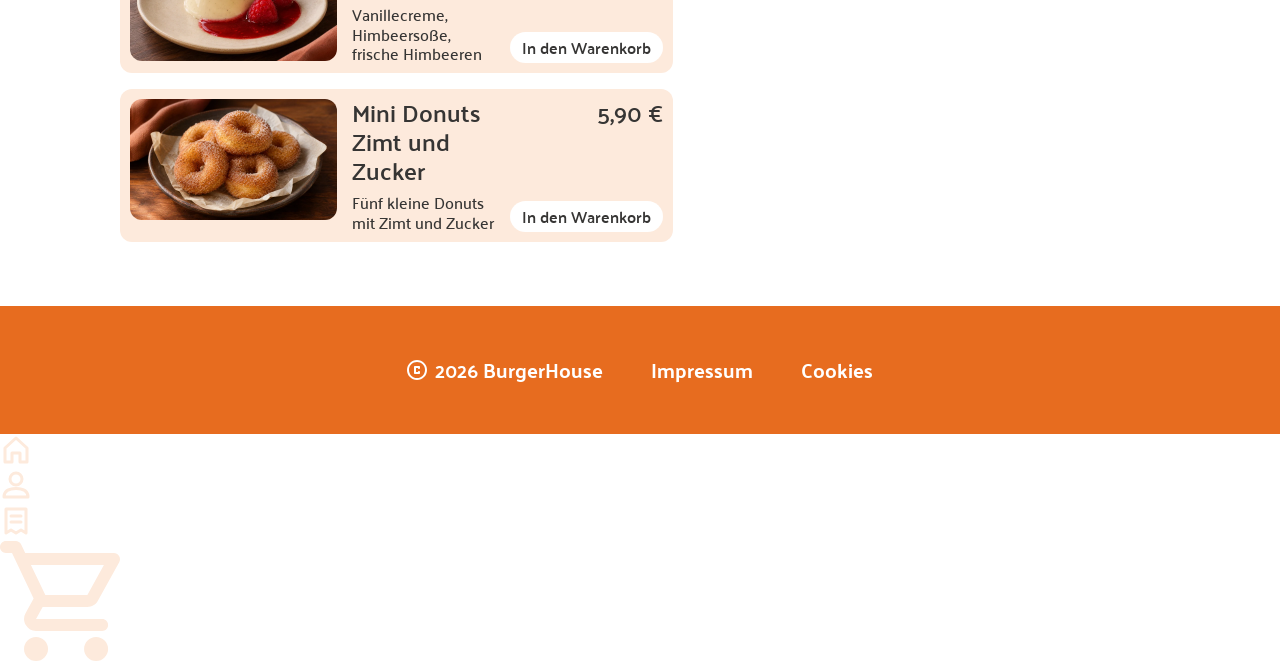
==== commit 6849e4bb: "feat: add mobile basket" ====
--- a/index.html
+++ b/index.html
@@ -15,6 +15,7 @@
         <link rel="stylesheet" href="./styles/standard.css" />
         <link rel="stylesheet" href="./style.css" />
         <link rel="stylesheet" href="./styles/basket.css" />
+        <link rel="stylesheet" href="./styles/responsive.css" />
     </head>
 
     <body onload="init()" id="page_top">
@@ -105,5 +106,74 @@
                 <a href="./impressum.html#cookies">Cookies</a>
             </div>
         </footer>
+
+        <nav class="mobile_menu" aria-label="Mobiles Menü">
+            <ul>
+                <li>
+                    <a href="#page_top">
+                        <img
+                            src="./assets/icons/home.svg"
+                            alt="Zum Seitenanfang"
+                        />
+                    </a>
+                </li>
+                <!-- profile and orders are placeholders, see Figma note -->
+                <li><img src="./assets/icons/profile.svg" alt="" /></li>
+                <li><img src="./assets/icons/orders.svg" alt="" /></li>
+                <li>
+                    <button onclick="openDialog('basket_dialog')">
+                        <img
+                            src="./assets/icons/shopping_cart.svg"
+                            alt="Warenkorb öffnen"
+                        />
+                        <span id="basket_bubble" class="basket_bubble"></span>
+                    </button>
+                </li>
+            </ul>
+        </nav>
+
+        <dialog
+            id="basket_dialog"
+            class="basket_dialog"
+            aria-label="Warenkorb"
+            onclick="closeDialog('basket_dialog')"
+            onclose="unlockScroll()"
+        >
+            <div class="dialog_content" onclick="event.stopPropagation()">
+                <button
+                    class="close_button"
+                    onclick="closeDialog('basket_dialog')"
+                >
+                    <img src="./assets/icons/close.svg" alt="Schließen" />
+                </button>
+                <!-- renderBaskets() renders the basket into this container -->
+                <div id="basket_mobile" class="basket"></div>
+            </div>
+        </dialog>
+
+        <dialog
+            id="order_dialog"
+            class="order_dialog"
+            aria-labelledby="order_title"
+            onclick="closeDialog('order_dialog')"
+            onclose="unlockScroll()"
+        >
+            <div class="dialog_content" onclick="event.stopPropagation()">
+                <button
+                    class="close_button"
+                    onclick="closeDialog('order_dialog')"
+                >
+                    <img src="./assets/icons/close.svg" alt="Schließen" />
+                </button>
+                <img
+                    class="order_icon"
+                    src="./assets/icons/burger.svg"
+                    alt=""
+                />
+                <h2 id="order_title">Bestellung bestätigt!</h2>
+                <p>Dein Essen ist unterwegs.</p>
+                <p class="order_hint">Das war eine Testbestellung.</p>
+            </div>
+        </dialog>
     </body>
 </html>
--- a/style.css
+++ b/style.css
@@ -246,6 +246,10 @@
     box-shadow: var(--shadow);
 }
 
+.add_button.added {
+    color: var(--color-primary-dark);
+}
+
 /* ========================================
    FOOTER
 ======================================== */
@@ -279,7 +283,3 @@
     align-items: center;
     gap: var(--spacing-small);
 }
-
-/* ========================================
-   RESPONSIVE DESIGN
-======================================== */
--- a/styles/basket.css
+++ b/styles/basket.css
@@ -60,3 +60,207 @@
     gap: 24px;
     min-height: 0;
 }
+
+/* ===== Items ===== */
+.basket_items {
+    display: flex;
+    flex: 1;
+    flex-direction: column;
+    gap: 10px;
+    min-height: 0;
+    padding-right: var(--spacing-small);
+    overflow-y: auto;
+    scrollbar-color: var(--color-rating) var(--color-basket);
+}
+
+.basket_item {
+    display: flex;
+    flex-direction: column;
+    flex-shrink: 0;
+    gap: var(--spacing-small);
+    padding: var(--spacing) 20px;
+    border-radius: var(--radius-basket-item);
+    color: var(--color-text);
+    background-color: var(--color-card);
+}
+
+.basket_item h3 {
+    font-size: 20px;
+    font-weight: 700;
+}
+
+.basket_item .price {
+    font-size: 20px;
+}
+
+.basket_item_row {
+    display: flex;
+    justify-content: space-between;
+    align-items: center;
+    gap: var(--spacing);
+}
+
+.basket_amount {
+    display: flex;
+    align-items: center;
+    font-weight: 600;
+}
+
+.basket_amount span {
+    min-width: 3ch;
+    text-align: center;
+}
+
+.basket_button {
+    display: flex;
+    justify-content: center;
+    align-items: center;
+    width: 32px;
+    height: 32px;
+    border-radius: 50%;
+    font-size: 24px;
+    font-weight: 600;
+}
+
+.basket_button.d_none {
+    display: none;
+}
+
+.basket_button:hover {
+    background-color: var(--color-rating);
+}
+
+/* ===== Sums ===== */
+.basket_sums {
+    display: flex;
+    flex-direction: column;
+    gap: var(--spacing-small);
+    color: var(--color-on-primary);
+}
+
+.basket_sums p {
+    display: flex;
+    justify-content: space-between;
+    padding: 0 var(--spacing-small);
+}
+
+.basket_sums .total {
+    padding-top: 12px;
+    border-top: 2px solid var(--color-on-primary);
+    font-size: 20px;
+}
+
+.buy_button {
+    margin-top: var(--spacing);
+    padding: 12px var(--spacing);
+    border-radius: var(--radius-large);
+    font-size: 24px;
+    font-weight: 700;
+    background-color: var(--color-primary);
+}
+
+.buy_button:hover {
+    color: var(--color-primary-dark);
+    background-color: var(--color-card);
+}
+
+/* ========================================
+   DIALOGS
+======================================== */
+
+dialog {
+    border: none;
+    color: var(--color-on-basket);
+    background-color: var(--color-basket);
+}
+
+dialog::backdrop {
+    background-color: rgba(0, 0, 0, 0.5);
+}
+
+.close_button {
+    align-self: flex-end;
+    display: flex;
+    justify-content: center;
+    align-items: center;
+    width: 40px;
+    height: 40px;
+    border-radius: 50%;
+}
+
+.close_button:focus-visible,
+.buy_button:focus-visible {
+    outline-color: var(--color-on-basket);
+}
+
+/* ===== Mobile basket ===== */
+.basket_dialog {
+    width: 100%;
+    max-width: 480px;
+    max-height: 90dvh;
+    margin: auto auto 0;
+    border-radius: var(--radius-large) var(--radius-large) 0 0;
+    animation: slide_in 0.3s ease-out;
+}
+
+.basket_dialog .dialog_content {
+    display: flex;
+    flex-direction: column;
+    max-height: 90dvh;
+    padding: var(--spacing) 24px 32px;
+}
+
+.basket_dialog .basket {
+    gap: 24px;
+    min-height: 0;
+}
+
+.basket_dialog .basket_items {
+    max-height: 330px;
+}
+
+@keyframes slide_in {
+    from {
+        transform: translateY(100%);
+    }
+
+    to {
+        transform: translateY(0);
+    }
+}
+
+/* ===== Order confirmation ===== */
+.order_dialog {
+    width: 426px;
+    max-width: 90vw;
+    margin: auto;
+    border-radius: var(--radius-large);
+}
+
+.order_dialog .dialog_content {
+    display: flex;
+    flex-direction: column;
+    align-items: center;
+    gap: var(--spacing-small);
+    padding: 24px 32px 40px;
+    text-align: center;
+}
+
+.order_icon {
+    width: 88px;
+}
+
+.order_dialog h2 {
+    font-size: 32px;
+    font-weight: 700;
+}
+
+.order_dialog p {
+    font-size: 24px;
+    font-weight: 600;
+}
+
+.order_dialog .order_hint {
+    font-size: 18px;
+    font-weight: 400;
+}
--- a/styles/responsive.css
+++ b/styles/responsive.css
@@ -0,0 +1,19 @@
+/* ========================================
+   RESPONSIVE DESIGN
+======================================== */
+
+/* From here on the basket opens as a dialog. */
+@media (max-width: 1024px) {
+    .basket_track,
+    .menu_icon {
+        display: none;
+    }
+
+    .mobile_menu {
+        display: block;
+    }
+
+    .meal_list {
+        padding-right: var(--content-padding);
+    }
+}
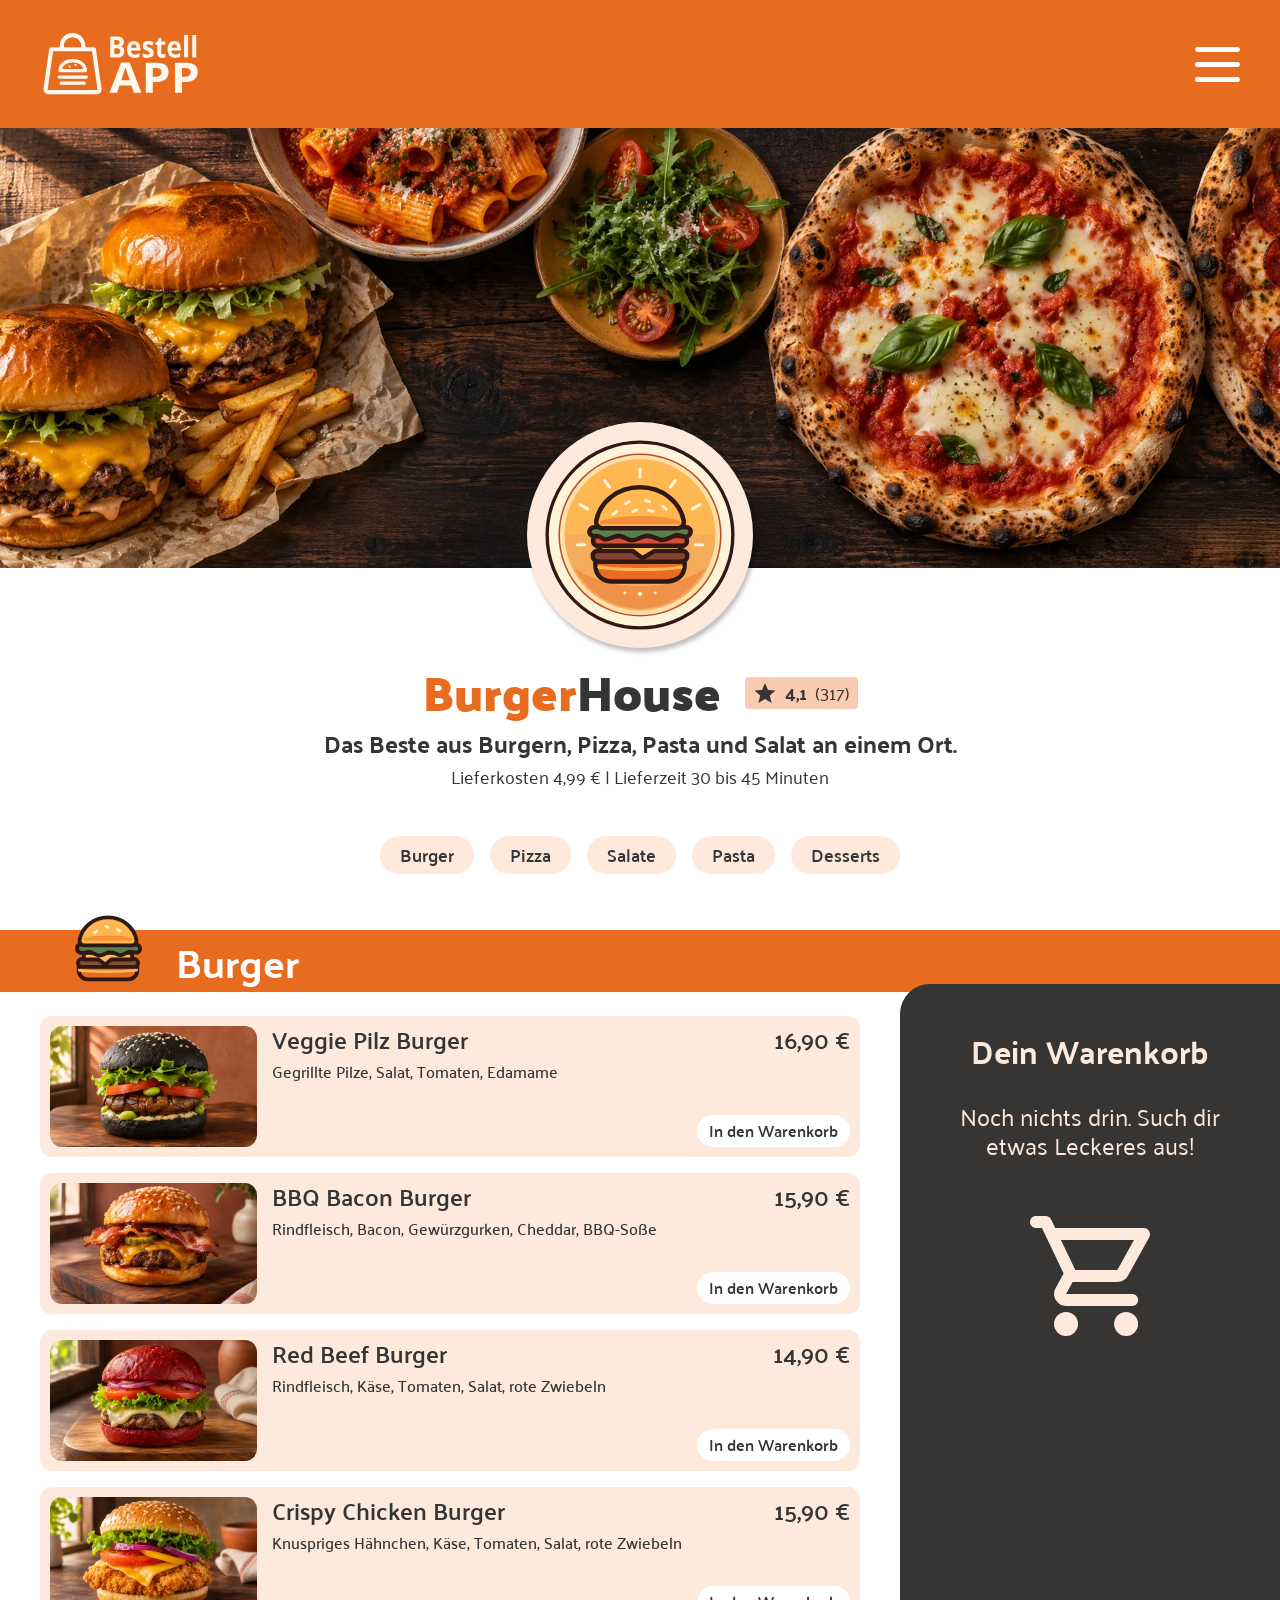
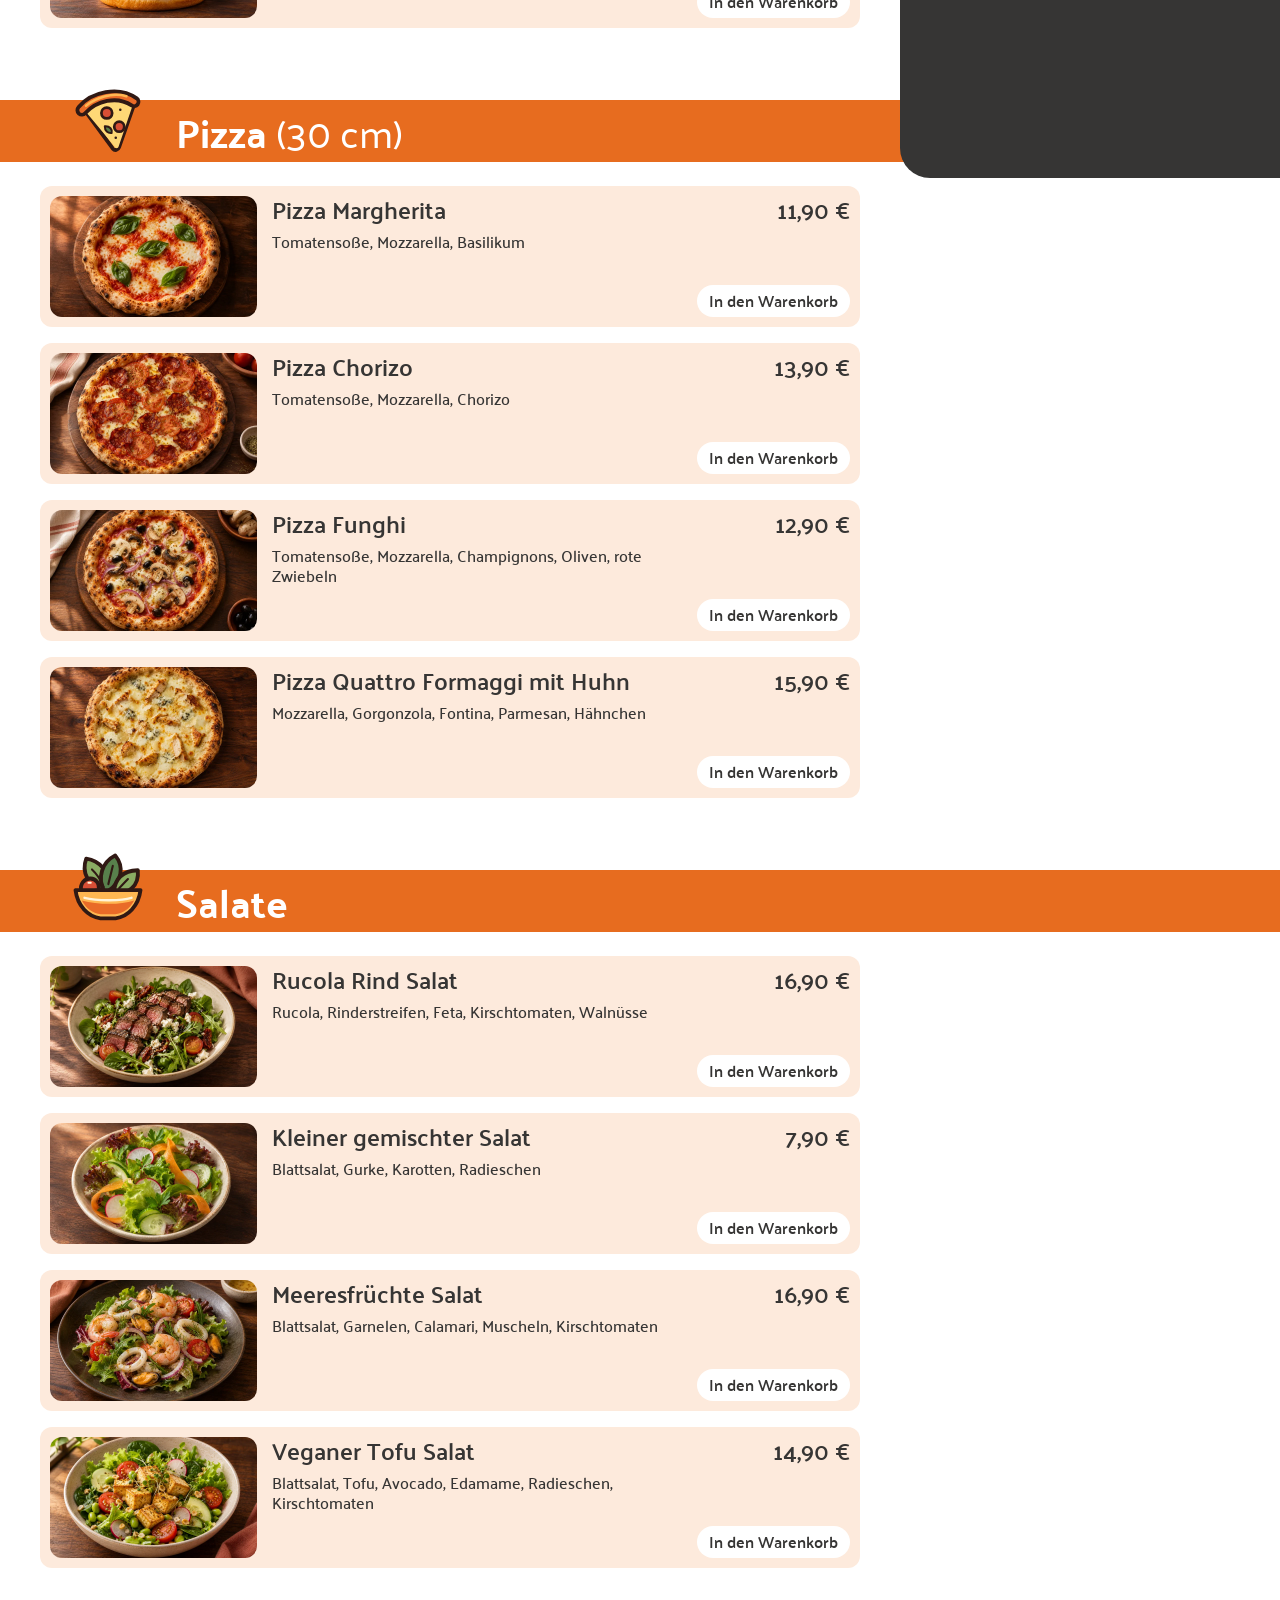
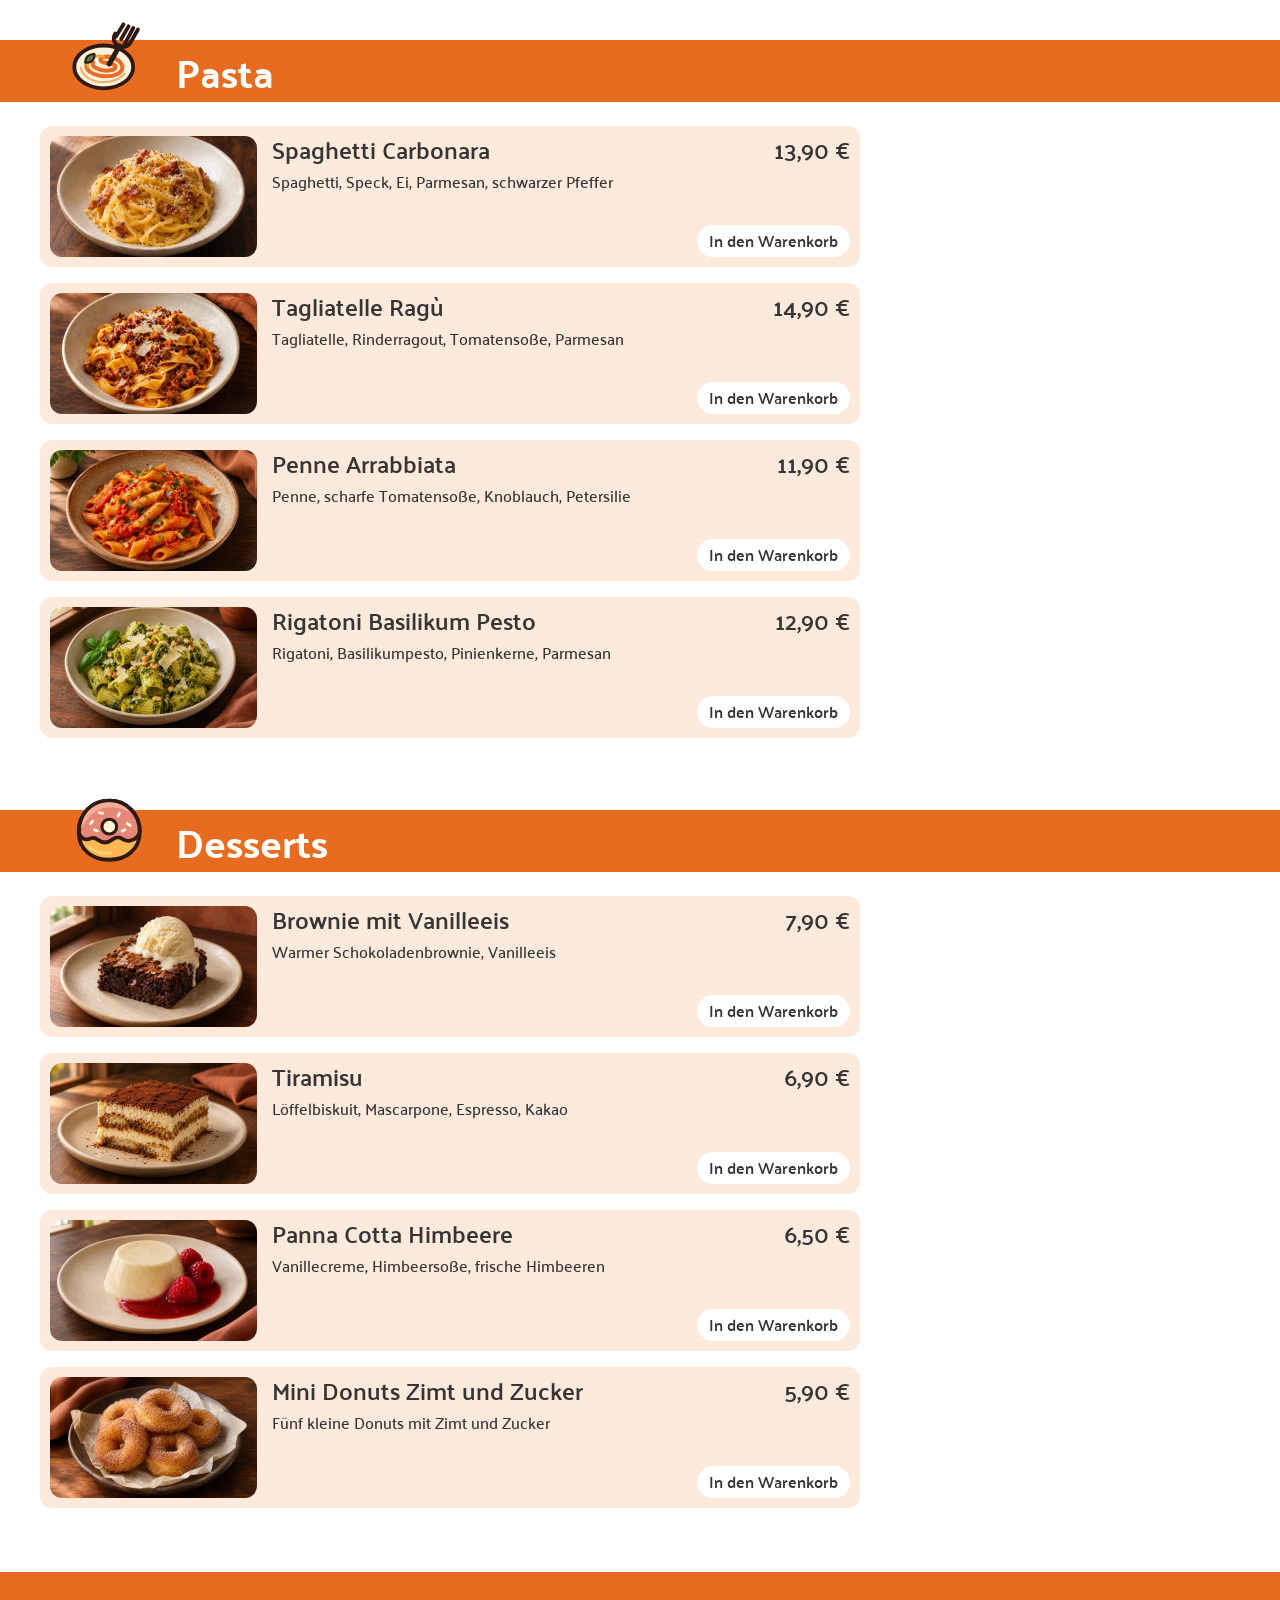
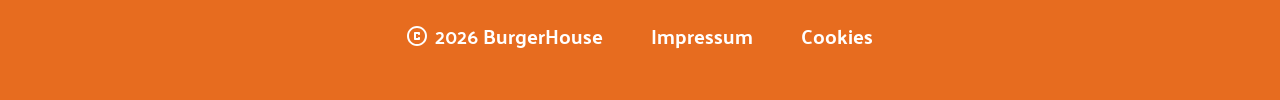
==== commit 4e7e96ba: "feat: add responsive layout" ====
--- a/index.html
+++ b/index.html
@@ -44,6 +44,11 @@
                         class="hero_desktop"
                         src="./assets/img/burgerhouse_titelbild_desktop.webp"
                         alt="Burger, Pizza, Pasta und Salat auf einem Holztisch"
+                    />
+                    <img
+                        class="hero_mobile"
+                        src="./assets/img/burgerhouse_titelbild_mobil.webp"
+                        alt="Burger, Pizza und Salat auf einem Holztisch"
                     />
                     <img
                         class="restaurant_logo"
--- a/style.css
+++ b/style.css
@@ -51,11 +51,16 @@
     margin: 0 auto;
 }
 
-.hero_desktop {
+.hero_desktop,
+.hero_mobile {
     display: block;
     width: 100%;
     height: 440px;
     object-fit: cover;
+}
+
+.hero_mobile {
+    display: none;
 }
 
 .restaurant_logo {
--- a/styles/basket.css
+++ b/styles/basket.css
@@ -7,9 +7,8 @@
     position: absolute;
     top: calc(var(--headline-overhang) + var(--spacing) + 54px);
     bottom: 40px;
-    left: 50%;
+    right: max(0px, calc(50% - var(--content-width) / 2));
     width: var(--basket-width);
-    margin-left: calc(var(--content-width) / 2 - var(--basket-width));
 }
 
 .basket_track .basket {
@@ -264,3 +263,54 @@
     font-size: 18px;
     font-weight: 400;
 }
+
+/* ========================================
+   MOBILE MENU
+======================================== */
+
+.mobile_menu {
+    display: none;
+    position: sticky;
+    bottom: 0;
+    background-color: var(--color-basket);
+}
+
+.mobile_menu ul {
+    display: flex;
+    justify-content: space-around;
+    align-items: center;
+    height: 78px;
+}
+
+.mobile_menu img {
+    display: block;
+    width: 32px;
+    height: 32px;
+}
+
+.mobile_menu a,
+.mobile_menu button {
+    display: block;
+    position: relative;
+    padding: var(--spacing-small);
+}
+
+.mobile_menu a:focus-visible,
+.mobile_menu button:focus-visible {
+    outline-color: var(--color-on-basket);
+}
+
+.basket_bubble {
+    position: absolute;
+    top: -4px;
+    right: -8px;
+    min-width: 26px;
+    padding: 0 6px;
+    border-radius: 13px;
+    font-size: 16px;
+    font-weight: 700;
+    line-height: 26px;
+    text-align: center;
+    color: var(--color-on-primary);
+    background-color: var(--color-primary-dark);
+}
--- a/styles/responsive.css
+++ b/styles/responsive.css
@@ -1,6 +1,21 @@
 /* ========================================
    RESPONSIVE DESIGN
 ======================================== */
+
+@media (max-width: 1300px) {
+    :root {
+        --content-padding: 40px;
+        --basket-width: 380px;
+    }
+
+    .category_headline_content {
+        padding-left: 64px;
+    }
+
+    .meal_list {
+        padding-right: calc(var(--basket-width) + 40px);
+    }
+}
 
 /* From here on the basket opens as a dialog. */
 @media (max-width: 1024px) {
@@ -17,3 +32,114 @@
         padding-right: var(--content-padding);
     }
 }
+
+@media (max-width: 700px) {
+    :root {
+        --content-padding: 16px;
+        --headline-overhang: 40px;
+    }
+
+    .header_content {
+        min-height: 80px;
+    }
+
+    .bestellapp_logo {
+        width: 115px;
+    }
+
+    .hero {
+        margin: var(--spacing);
+    }
+
+    .hero_desktop {
+        display: none;
+    }
+
+    .hero_mobile {
+        display: block;
+        height: auto;
+        aspect-ratio: 1 / 1;
+        border-radius: var(--radius);
+    }
+
+    .restaurant_logo {
+        bottom: -73px;
+        width: 146px;
+        height: 146px;
+    }
+
+    .restaurant_info {
+        padding-top: 88px;
+        padding-bottom: 24px;
+    }
+
+    .restaurant_title {
+        flex-direction: column-reverse;
+        gap: var(--spacing);
+    }
+
+    .restaurant_title h1 {
+        font-size: 40px;
+    }
+
+    .slogan {
+        font-size: 20px;
+    }
+
+    .category_headline_content {
+        flex-direction: column;
+        align-items: center;
+        gap: 0;
+        padding: 0 var(--content-padding);
+    }
+
+    .category_headline_content img {
+        width: 56px;
+        height: 56px;
+    }
+
+    .category_headline_content h2 {
+        font-size: 28px;
+        line-height: 44px;
+    }
+
+    .meal_list {
+        gap: 20px;
+    }
+
+    .meal_card {
+        flex-direction: column;
+    }
+
+    .meal_card img {
+        width: 100%;
+    }
+
+    .meal_order {
+        flex-direction: row;
+        align-items: center;
+    }
+
+    .footer_content {
+        flex-direction: column;
+    }
+
+    .copyright {
+        order: 1;
+    }
+}
+
+@media (max-width: 400px) {
+    .add_button {
+        padding: 6px 8px;
+    }
+
+    .basket_dialog .dialog_content {
+        padding-left: var(--spacing);
+        padding-right: var(--spacing);
+    }
+
+    .buy_button {
+        font-size: 20px;
+    }
+}
